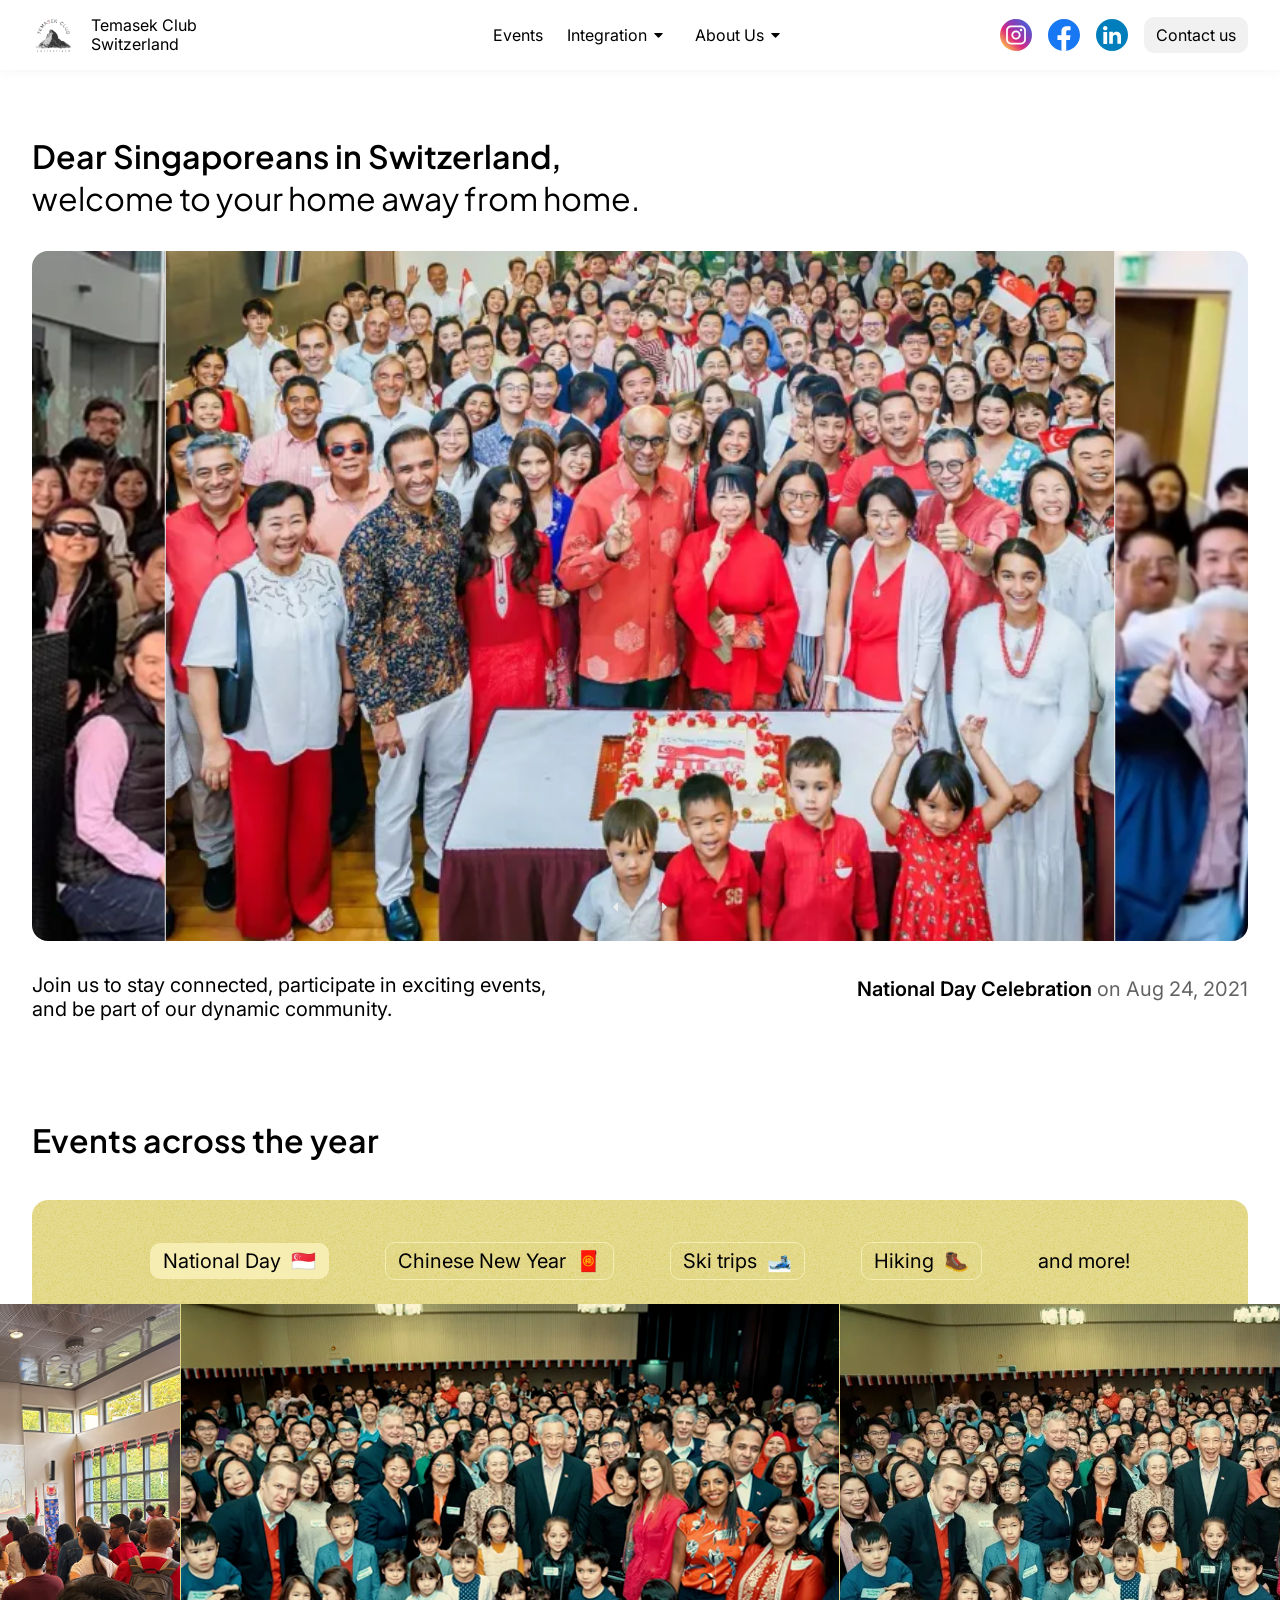
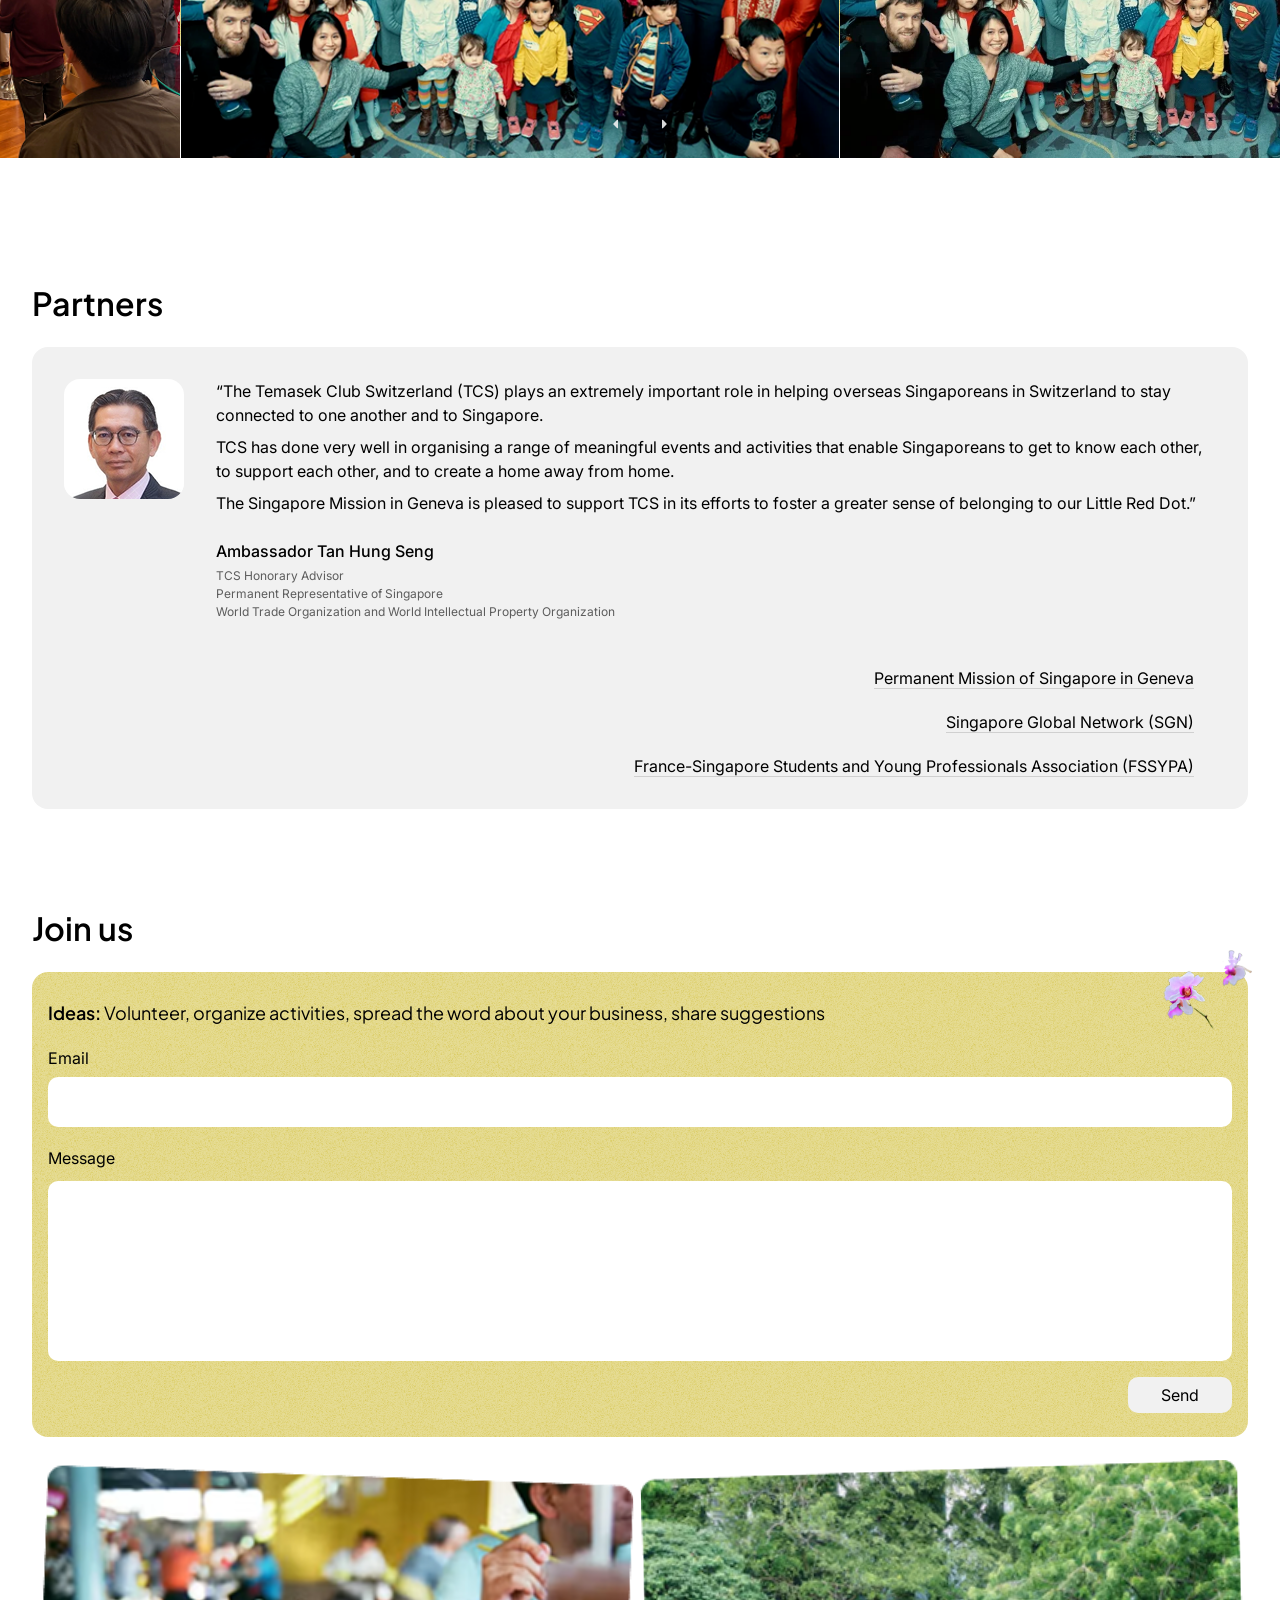
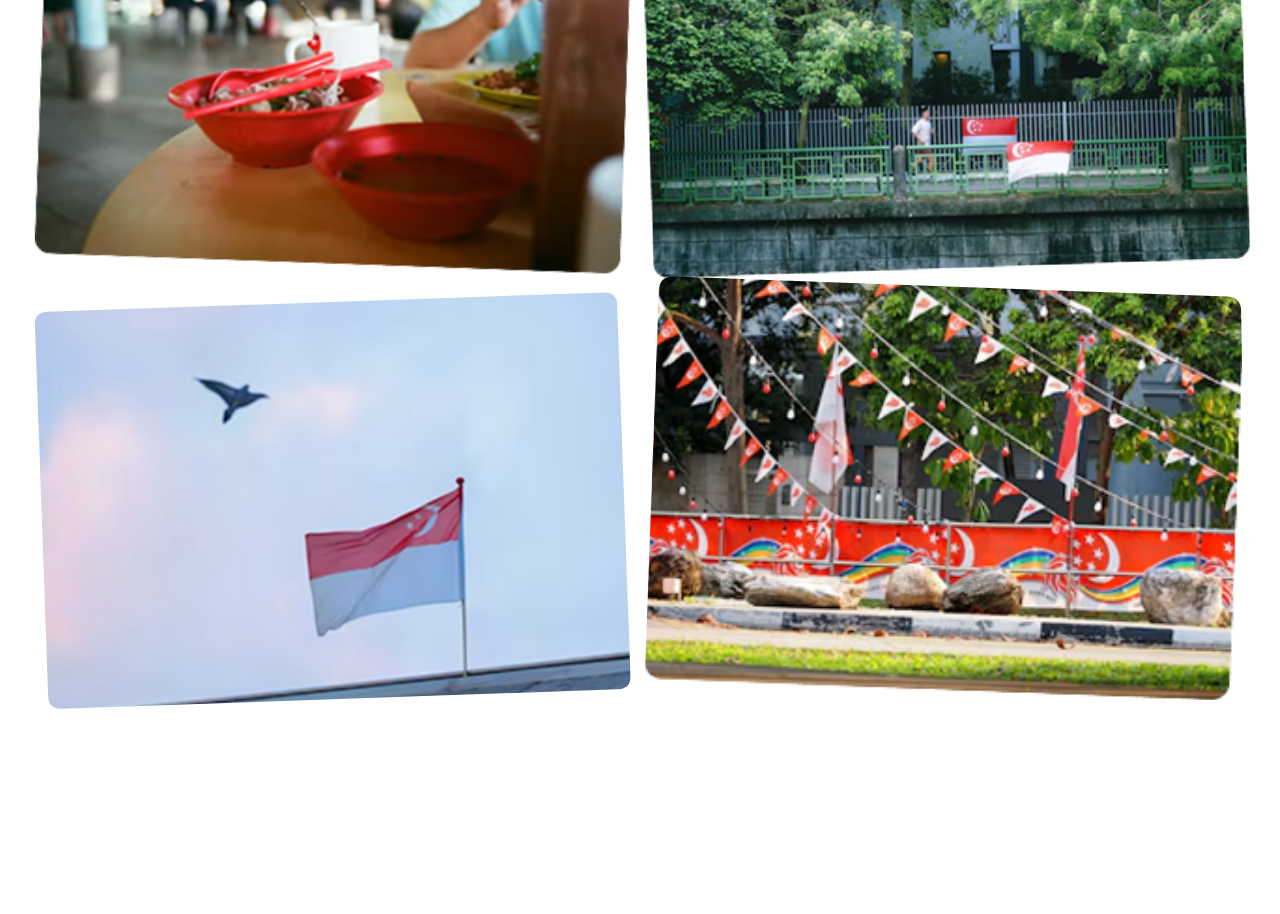
==== index.html @ 3aac31d8 "Add files via upload" ====
<!doctype html>
<html lang="en">
<head>
  <meta charset="utf-8">
  <meta name="viewport" content="width=device-width, initial-scale=1">
  <title>Temasek Club Switzerland</title>
  <meta name="description" content="Temasek Club Switzerland: the community for Singaporeans in Switzerland. Events, team, sponsors and ways to get involved.">
  <link rel="icon" href="assets/logo.webp" type="image/webp">
  <link rel="preconnect" href="https://fonts.googleapis.com">
  <link rel="preconnect" href="https://fonts.gstatic.com" crossorigin>
  <link href="https://fonts.googleapis.com/css2?family=Inter:wght@400;500;600&family=Plus+Jakarta+Sans:wght@400;500;600&display=swap" rel="stylesheet">
  <script src="config.js?v=20261193"></script>
  <script src="content-loader.js?v=20261193"></script>
  <link rel="stylesheet" href="styles.css?v=20261193">
</head>
<body data-page="home">
  <div class="page">
  <svg width="0" height="0" style="position:absolute" aria-hidden="true" focusable="false">
    <defs>
      <clipPath id="clip-flag" clipPathUnits="objectBoundingBox"><path d="M0.0083,0.2591 Q0.0077,0.2428 0.0291,0.2424 L0.9508,0.2259 Q0.9722,0.2255 0.9727,0.2418 L0.9877,0.7090 Q0.9882,0.7253 0.9668,0.7256 L0.0452,0.7421 Q0.0238,0.7425 0.0233,0.7263 Z"/></clipPath>
      <clipPath id="clip-bunting-d" clipPathUnits="objectBoundingBox"><path d="M0.0286,0.0781 Q0.0295,0.0493 0.0542,0.0504 L0.9690,0.0886 Q0.9937,0.0896 0.9928,0.1184 L1,1 L0,1 Z"/></clipPath>
      <clipPath id="clip-bunting-m" clipPathUnits="objectBoundingBox"><path d="M0.0244,0.2139 Q0.0253,0.1852 0.0500,0.1862 L0.9647,0.2244 Q0.9895,0.2255 0.9886,0.2542 L1,1 L0,1 Z"/></clipPath>
    </defs>
  </svg>


    <!-- Header (node 0:7) -->
    <header class="header">
      <a class="brand" href="index.html">
        <img class="brand__logo" src="assets/logo.webp" alt="">
        <span class="brand__name">Temasek Club<br>Switzerland</span>
      </a>

      <div class="header__sheet" id="header-sheet">
      <nav class="nav" aria-label="Main">
        <a class="nav__link" href="events.html">Events</a>
        <button class="nav__link nav__trigger" type="button" data-menu="integration" aria-expanded="false" aria-controls="menu-integration">Integration <img src="assets/chevron.svg" alt=""></button>
        <a class="nav__link nav__trigger" href="about.html" data-menu="about" aria-expanded="false" aria-controls="menu-about">About Us <img src="assets/chevron.svg" alt=""></a>
      </nav>

      <!-- Expanding menu panels -->
      <div class="menu" id="menu-integration" data-menu="integration">
        <div class="menu__inner">
          <ul class="menu__options">
            <li><a href="life-in-switzerland.html">Life in Switzerland</a></li>
            <li><a href="local-businesses.html">Local Businesses</a></li>
          </ul>
        </div>
      </div>
      <div class="menu" id="menu-about" data-menu="about">
        <div class="menu__inner">
          <ul class="menu__options">
            <li><a href="team.html">Team</a></li>
            <li><a href="sponsors.html">Sponsors</a></li>
            <li><a href="agm.html">Annual General Meeting Docs</a></li>
          </ul>
        </div>
      </div>
      <div class="menu-overlay" aria-hidden="true"></div>
        <!-- mobile only: social links and the contact button live in the menu sheet -->
        <div class="sheet__socials">
          <a href="https://www.instagram.com/temasekclubswitzerland/" aria-label="Instagram" target="_blank" rel="noopener"><img src="assets/icon-instagram.svg" alt=""></a>
          <a href="https://www.facebook.com/groups/TemasekClubSwitzerland" aria-label="Facebook" target="_blank" rel="noopener"><img src="assets/icon-facebook.svg" alt=""></a>
          <a href="https://www.linkedin.com/company/temasek-club-switzerland/" aria-label="LinkedIn" target="_blank" rel="noopener"><img src="assets/icon-linkedin.svg" alt=""></a>
        </div>
        <a class="btn sheet__cta" href="#join">Contact us</a>
      </div>

      <div class="header__right">
        <div class="socials">
          <a href="https://www.instagram.com/temasekclubswitzerland/" aria-label="Instagram" target="_blank" rel="noopener" aria-describedby="tip-instagram"><img src="assets/icon-instagram.svg" alt=""><span class="tip" role="tooltip" id="tip-instagram">Event highlights, behind-the-scenes content, and stories</span></a>
          <a href="https://www.facebook.com/groups/TemasekClubSwitzerland" aria-label="Facebook" target="_blank" rel="noopener" aria-describedby="tip-facebook"><img src="assets/icon-facebook.svg" alt=""><span class="tip" role="tooltip" id="tip-facebook">Event updates, community news, and announcements</span></a>
          <a href="https://www.linkedin.com/company/temasek-club-switzerland/" aria-label="LinkedIn" target="_blank" rel="noopener" aria-describedby="tip-linkedin"><img src="assets/icon-linkedin.svg" alt=""><span class="tip" role="tooltip" id="tip-linkedin">Professional networking opportunities, career-related news, and initiative updates</span></a>
        </div>
        <a class="btn" href="#join">Contact us</a>
        <div class="hop" aria-hidden="true"><img class="hop__flag hop__sg" src="assets/flag-sg.svg" alt=""><img class="hop__flag hop__ch" src="assets/flag-ch.svg" alt=""></div>
        <button class="nav__toggle" type="button" aria-label="Menu" aria-expanded="false" aria-controls="header-sheet"><span></span><span></span></button>
      </div>
    </header>

    <main class="main">

      <!-- Hero (node 0:46) -->
      <section class="hero">
        <h1 class="hero__title">
          <strong>Dear Singaporeans in Switzerland,</strong><br>
          welcome to your home away from home.
        </h1>

        <div class="carousel" data-tcs tabindex="0" role="region" aria-roledescription="carousel" aria-label="Community photos"
             data-images="assets/hero-1.webp,assets/hero-4.webp,assets/hero-5.webp,assets/hero-6.webp"
             data-captions='[{"title": "National Day Celebration", "date": "on Aug 24, 2021"}, {"title": "National Day Lunch", "date": "on Aug 12, 2023"}, {"title": "Community Dinner", "date": "on Nov 9, 2024"}, {"title": "Community Meet-up", "date": "on Mar 15, 2025"}]'>
          <div class="carousel__stage"></div>
          <div class="carousel__dots" role="tablist" aria-label="Choose photo"></div>
          <div class="carousel__controls"><button class="ctrl" type="button" data-dir="-1" aria-label="Previous photo"><span class="caret" aria-hidden="true"></span></button><button class="ctrl" type="button" data-dir="1" aria-label="Next photo"><span class="caret" aria-hidden="true"></span></button></div>
        </div>

        <div class="hero__caption">
          <p class="hero__lead">Join us to stay connected, participate in exciting&nbsp;events,<br class="hero__break"> and be part of our dynamic community.</p>
          <p class="hero__photo-caption" data-tcs aria-live="polite"><strong>National Day Celebration</strong> on Aug 24, 2021</p>
        </div>
      </section>

      <!-- Events (node 0:59) -->
      <section class="events" id="events">
        <h2 class="section-title">Events across the year</h2>

        <div class="events__panel" data-tcs>
          <div class="chips" role="tablist" aria-label="Event types">
            <button class="chip chip--active" role="tab" type="button" data-event="national-day" aria-selected="true">National Day&nbsp; 🇸🇬</button>
            <button class="chip" role="tab" type="button" data-event="cny" aria-selected="false">Chinese New Year&nbsp; 🧧</button>
            <button class="chip" role="tab" type="button" data-event="ski" aria-selected="false">Ski trips&nbsp; 🎿</button>
            <button class="chip" role="tab" type="button" data-event="hiking" aria-selected="false">Hiking&nbsp; 🥾</button>
            <span class="chips__more">and more!</span>
          </div>

          <!-- strip of photos: slides to the left as the page is scrolled down (events-scroll.js) -->
          <div class="events__images" tabindex="0" aria-label="Event photos" role="tabpanel">
            <img class="events__img-portrait" src="assets/events-strip-1.png" alt="">
            <img class="events__img-wide" src="assets/events-strip-2.png" alt="">
            <img class="events__img-wide" src="assets/hero-5.webp" alt="">
            <img class="events__img-wide" src="assets/hero-6.webp" alt="">
          </div>
          <div class="strip-controls"><button class="ctrl" type="button" data-dir="-1" aria-label="Previous photos"><span class="caret" aria-hidden="true"></span></button><button class="ctrl" type="button" data-dir="1" aria-label="Next photos"><span class="caret" aria-hidden="true"></span></button></div>
          <template id="photos-cny">
            <img class="events__img-portrait" src="assets/placeholder-cny-1.svg" alt="">
            <img class="events__img-wide" src="assets/placeholder-cny-2.svg" alt="">
            <img class="events__img-wide" src="assets/placeholder-cny-3.svg" alt="">
            <img class="events__img-wide" src="assets/placeholder-cny-4.svg" alt="">
          </template>
          <template id="photos-ski">
            <img class="events__img-portrait" src="assets/placeholder-ski-1.svg" alt="">
            <img class="events__img-wide" src="assets/placeholder-ski-2.svg" alt="">
            <img class="events__img-wide" src="assets/placeholder-ski-3.svg" alt="">
            <img class="events__img-wide" src="assets/placeholder-ski-4.svg" alt="">
          </template>
          <template id="photos-hiking">
            <img class="events__img-portrait" src="assets/placeholder-hiking-1.svg" alt="">
            <img class="events__img-wide" src="assets/placeholder-hiking-2.svg" alt="">
            <img class="events__img-wide" src="assets/placeholder-hiking-3.svg" alt="">
            <img class="events__img-wide" src="assets/placeholder-hiking-4.svg" alt="">
          </template>
        </div>
      </section>

      <!-- Partners (node 0:79) -->
      <section class="partners">
        <h2 class="section-title">Partners</h2>

        <div class="partners__card" data-tcs>
          <div class="partners__quote">
            <img class="partners__avatar" src="assets/ambassador.png" alt="Ambassador Tan Hung Seng">
            <div class="partners__text">
              <div class="partners__body">
                <p>“The Temasek Club Switzerland (TCS) plays an extremely important role in helping overseas Singaporeans in Switzerland to stay connected to one another and to Singapore.</p>
                <p>TCS has done very well in organising a range of meaningful events and activities that enable Singaporeans to get to know each other, to support each other, and to create a home away from home.</p>
                <p>The Singapore Mission in Geneva is pleased to support TCS in its efforts to foster a greater sense of belonging to our Little Red Dot.”</p>
              </div>
              <div class="partners__author">
                <p class="partners__name">Ambassador Tan Hung Seng</p>
                <p class="partners__role">TCS Honorary Advisor<br>Permanent Representative of Singapore<br>World Trade Organization and World Intellectual Property Organization</p>
              </div>
            </div>
          </div>


          <ul class="partners__links">
            <li><a href="https://www.mfa.gov.sg/overseas-mission/geneva-wto" target="_blank" rel="noopener">Permanent Mission of Singapore in Geneva</a><span class="arrow" aria-hidden="true">↗</span></li>
            <li><a href="https://singaporeglobalnetwork.gov.sg/" target="_blank" rel="noopener">Singapore Global Network (SGN)</a><span class="arrow" aria-hidden="true">↗</span></li>
            <li><a href="https://www.facebook.com/groups/FSSYPA" target="_blank" rel="noopener">France-Singapore Students and Young Professionals Association (FSSYPA)</a><span class="arrow" aria-hidden="true">↗</span></li>
          </ul>
        </div>
      </section>
    </main>

    <!-- Join us (node 0:106) -->
    <section class="join" id="join">
      <div class="join__inner">

        <!-- photo collage sits below the panel (first in layer order) -->
        <div class="collage" aria-hidden="true">
          <div class="collage__item collage__item--12"><img src="assets/collage-9.png" alt=""></div>
          <div class="collage__item collage__item--10"><img src="assets/collage-8.png" alt=""></div>
          <div class="collage__item collage__item--8"><img src="assets/collage-12.png" alt=""></div>
          <div class="collage__item collage__item--9"><img src="assets/collage-10.png" alt=""></div>
        </div>

        <h2 class="section-title join__title">Join us</h2>

        <form class="join__panel" action="#" method="post">
          <p class="join__ideas" data-tcs><strong>Ideas:</strong> Volunteer, organize activities, spread the word about your business, share suggestions</p>

          <div class="join__fields">
            <label class="field">
              <span>Email</span>
              <input type="email" name="email" required>
            </label>
            <label class="field field--message">
              <span>Message</span>
              <textarea name="message" required></textarea>
            </label>
          </div>

          <button class="btn join__send" type="submit">Send</button>

          <div class="join__orchid"><img src="assets/orchid.png" alt=""></div>
        </form>
      </div>
    </section>

  </div>
  <script src="carousel.js?v=20261193"></script>
  <script src="hero-caption.js?v=20261193"></script>
  <script src="nav.js?v=20261193"></script>
  <script src="button-wave.js?v=20261193"></script>
  <script src="events-scroll.js?v=20261193"></script>
  <script src="events-tabs.js?v=20261193"></script>
  <script src="form.js?v=20261193"></script>
  <script src="content-render.js?v=20261193"></script>
</body>
</html>
---- styles.css ----
/* Temasek Club Switzerland — Home
   Built from Figma frame "Home" (1440px wide). */

:root {
  --color-text: #000;
  /* secondary text: black at 62% so it stays readable on white, grey and yellow (about 5:1 or better) */
  --color-text-secondary: rgba(0, 0, 0, 0.62);
  --color-bg: #fff;
  --color-surface: #f1f1f1;
  --color-yellow: #e6dc94;
  --color-yellow-light: #f5edb2;

  --radius-sm: 10px;
  --lead-trim: 40px;   /* how much of the gap under the header is removed: 100px becomes 60px (32px of 64px on phones) */
  --radius-md: 16px; /* cards, panels and large photos */
  --radius-lg: 20px;

  --font: "Inter", system-ui, -apple-system, "Segoe UI", sans-serif;
  --font-title: "Plus Jakarta Sans", "Inter", system-ui, -apple-system, "Segoe UI", sans-serif;
  --noise-size: 134px;
}

*,
*::before,
*::after { box-sizing: border-box; }

html { -webkit-text-size-adjust: 100%; scroll-behavior: smooth; }
@media (prefers-reduced-motion: reduce) { html { scroll-behavior: auto; } }

body {
  margin: 0;
  background: var(--color-bg);
  color: var(--color-text);
  font-family: var(--font);
  font-size: 16px;
  font-weight: 400;
  /* Figma's "auto" line height for Inter rounds to 19px at 16px, 24px at 20px, 39px at 32px */
  line-height: 19px;
  overflow-x: hidden;
}

h1, h2, h3, h4, p, ul { margin: 0; padding: 0; }
h1, h2, h3, h4 { font-family: var(--font-title); }
ul { list-style: none; }
a { color: inherit; text-decoration: none; }
img { display: block; }
strong { font-weight: 600; }

/* ---------- Layout shell ---------- */

.page {
  max-width: 1440px;
  margin: 0 auto;
  padding: 0 32px 100px;
  display: flex;
  flex-direction: column;
  gap: 100px;
}

.main {
  width: 1248px;
  max-width: 100%;
  margin: calc(var(--lead-trim) * -1) auto 0;   /* pulls the page's first heading up closer to the header (the page gap is 100px) */
  display: flex;
  flex-direction: column;
  gap: 100px;
}

.section-title {
  font-size: 32px;
  font-weight: 600;
  line-height: 39px;
  white-space: nowrap;
}

/* ---------- Shared bits ---------- */

.btn {
  display: inline-flex;
  align-items: center;
  justify-content: center;
  height: 36px; /* one height for every button */
  padding: 0 12px;
  background: var(--color-surface);
  border: 0;
  border-radius: var(--radius-sm);
  color: inherit;
  font: inherit;
  white-space: nowrap;
  cursor: pointer;
}
.btn:hover { background: #e6e6e6; }

/* Yellow panel with the overlay-blended noise texture */
.noise-panel { position: relative; }
.noise-panel::before,
.noise-panel::after {
  content: "";
  position: absolute;
  inset: 0;
  border-radius: var(--radius-md);
  pointer-events: none;
}
.noise-panel::before { background: var(--color-yellow); }
.noise-panel::after {
  background: url("assets/noise.png") top left / var(--noise-size) var(--noise-size);
  mix-blend-mode: overlay;
  opacity: 0.5;
}
.noise-panel > * { position: relative; z-index: 1; }

/* ---------- Header ---------- */

/* Sticky top bar: white, full-bleed, with a soft shadow (same treatment as ivo.ai's navbar) */
.header {
  position: sticky;
  top: 0;
  z-index: 100;
  display: flex;
  align-items: center;
  justify-content: space-between;
  width: 100%;
  height: 70px;
  margin-bottom: 5px;
}
.header::before {
  content: "";
  position: absolute;
  z-index: -1;
  top: 0;
  bottom: 0;
  left: 50%;
  width: 100vw;
  transform: translateX(-50%);
  background: var(--color-bg);
  box-shadow: 0 0 11px rgba(111, 96, 85, 0.08);
}

.brand {
  display: flex;
  align-items: center;
  gap: 16px;
}
.brand__logo {
  width: 43px;
  height: 43px;
  object-fit: cover;
}
.brand__name { white-space: nowrap; }

.nav {
  position: absolute;
  left: 50%;
  top: 50%;
  transform: translate(-50%, -50%);
  display: flex;
  align-items: center;
  gap: 24px;
}
/* hover fills the item with a soft pill; negative margins keep the original spacing */
.nav__link {
  display: inline-flex;
  align-items: center;
  height: 36px; /* same height for Events, Integration, About Us and Contact us */
  margin: 0 -12px;
  padding: 0 12px;
  border: 0;
  border-radius: var(--radius-sm);
  background: transparent;
  color: inherit;
  font: inherit;
  white-space: nowrap;
  cursor: pointer;
  transition: background 0.2s;
}
.nav__link:hover,
.header[data-open="integration"] [data-menu="integration"].nav__trigger,
.header[data-open="about"] [data-menu="about"].nav__trigger { background: var(--color-surface); }
/* chevron half turn: 0.4s, ease-out opening and ease-in closing (the same easing as the contact tooltip letters) */
.nav__link img { width: 24px; height: 24px; transition: transform 0.4s ease-in; }
.nav__trigger:hover img,
.nav__trigger[aria-expanded="true"] img { transform: rotate(180deg); transition: transform 0.4s ease-out; }
.nav__link:focus-visible { outline: 2px solid #000; outline-offset: 2px; }

/* expanding panel: the header grows downward, the page behind is dimmed */
.menu {
  position: absolute;
  z-index: 1;
  top: 100%;
  left: 50%;
  width: 100vw;
  transform: translate(-50%, -8px);
  padding: 16px 0;
  background: var(--color-bg);
  box-shadow: 0 12px 24px rgba(111, 96, 85, 0.08);
  opacity: 0;
  visibility: hidden;
  transition: opacity 0.2s, transform 0.2s, visibility 0s 0.2s;
}
.header[data-open="integration"] #menu-integration,
.header[data-open="about"] #menu-about {
  opacity: 1;
  visibility: visible;
  transform: translate(-50%, 0);
  transition: opacity 0.2s, transform 0.2s;
}
.menu__inner {
  /* --menu-x is set by nav.js so the options line up under their parent item */
  padding-left: var(--menu-x, 0px);
  display: flex;
  flex-direction: column;
  align-items: flex-start;
}
.menu__options { display: flex; flex-direction: column; align-items: flex-start; gap: 4px; }
.menu__options a {
  display: flex;
  align-items: center;
  height: 36px;
  padding: 0 16px;
  border-radius: var(--radius-sm);
  transition: background 0.15s;
}
.menu__options a:hover,
.menu__options a:focus-visible { background: var(--color-surface); }

.menu-overlay {
  position: fixed;
  z-index: -2;
  inset: 0;
  background: rgba(0, 0, 0, 0.25);
  backdrop-filter: blur(3px);
  opacity: 0;
  visibility: hidden;
  pointer-events: none;
  transition: opacity 0.2s, visibility 0s 0.2s;
}
.header[data-open] .menu-overlay { opacity: 1; visibility: visible; transition: opacity 0.2s; }
.header__right {
  display: flex;
  align-items: center;
  gap: 16px;
}
.socials {
  display: flex;
  align-items: center;
  gap: 16px;
}
.socials a { position: relative; display: block; }
.header__right .btn { height: 36px; padding: 0 12px; }
.socials img { width: 32px; height: 32px; }

/* ---------- Hero ---------- */

.hero {
  display: flex;
  flex-direction: column;
  gap: 32px;
}
.hero__title {
  font-size: 32px;
  font-weight: 400;
  line-height: 42px;
  white-space: nowrap;
}

/* Photo carousel: centre photo with neighbours peeking in at the edges;
   windows are clipped with a polygon whose edges bow while dragging (see carousel.js) */
.carousel {
  position: relative;
  height: 690px;
  border-radius: var(--radius-md);
  overflow: hidden;
  isolation: isolate; /* keep the slides' z-index inside the carousel, below the header */
  background: var(--color-surface);
  cursor: grab;
  touch-action: pan-y;
  user-select: none;
  -webkit-user-select: none;
}
.carousel.is-dragging { cursor: grabbing; }
.carousel__stage { position: absolute; inset: 0; }
.carousel__slide {
  position: absolute;
  inset: 0;
  will-change: clip-path;
}
.carousel__slide img {
  position: absolute;
  top: 0;
  height: 100%;
  max-width: none;
  object-fit: cover;
  pointer-events: none;
  -webkit-user-drag: none;
}
.carousel__dots {
  position: absolute;
  right: 20px;
  top: 50%;
  transform: translateY(-50%);
  z-index: 2;
  display: flex;
  flex-direction: column;
  gap: 10px;
}
.carousel__dot {
  width: 6px;
  height: 6px;
  padding: 0;
  border: 0;
  border-radius: 50%;
  background: #fff;
  opacity: 0.5;
  cursor: pointer;
  transition: opacity 0.3s, transform 0.3s;
}
.carousel__dot[aria-selected="true"] { opacity: 1; transform: scale(1.4); }

.hero__caption {
  display: flex;
  align-items: flex-start;
  gap: 180px; /* narrower gap = a wider intro, so "exciting events," fits on one line */
}
.hero__lead {
  flex: 1 0 0;
  min-width: 0;
  font-size: 20px;
  line-height: 24px;
}
.hero__photo-caption {
  /* fixed width so the "Join us to stay connected…" text beside it keeps the same width
     whichever caption is showing (the longest caption is about 400px) */
  flex: 0 0 420px;
  text-align: right;
  padding-top: 4px;
  font-size: 20px;
  line-height: 24px;
}

/* ---------- Events ---------- */

.events {
  width: 1242px;
  max-width: 100%;
  display: flex;
  flex-direction: column;
  gap: 40px;
}

.events__panel {
  position: relative;
  display: flex;
  flex-direction: column;
  align-items: center;
  gap: 24px;
  padding: 42px 62px;
}
/* The yellow background is only 446px tall; the photos run past its bottom edge */
.events__panel::before,
.events__panel::after {
  content: "";
  position: absolute;
  top: 0;
  left: 0;
  right: 0;
  height: 446px;
  border-radius: var(--radius-md);
  pointer-events: none;
}
.events__panel::before { background: var(--color-yellow); }
.events__panel::after {
  background: url("assets/noise.png") top left / var(--noise-size) var(--noise-size);
  mix-blend-mode: overlay;
  opacity: 0.5;
}
.events__panel > * { position: relative; z-index: 1; }

.chips {
  display: flex;
  align-items: center;
  gap: 56px;
}
.chip {
  height: 38px; /* fixed: the emoji fallback font would otherwise inflate the line box */
  padding: 6px 12px;
  border: 1px solid var(--color-yellow-light);
  border-radius: var(--radius-sm);
  font-size: 20px;
  line-height: 24px;
  white-space: pre;
}
.chip--active {
  background: var(--color-yellow-light);
  border-color: transparent;
  /* active chip has no border in the design, so it is 2px shorter */
  height: 36px;
  padding: 5px 12px;
  margin: 1px 0;
}
.chips__more { font-size: 20px; line-height: 24px; white-space: nowrap; }

/* photo strip: scrolls sideways by itself as the page scrolls (events-scroll.js), and can also be swiped */
.events__images {
  display: flex;
  align-items: center;
  gap: 1px;                       /* hairline gaps, like the hero carousel */
  position: relative;
  width: var(--window-width, 100vw); /* edge to edge of the browser window; the panel centres it, so it overflows evenly both ways */
  max-width: none;
  flex: none;
  overflow-x: auto;
  scrollbar-width: none;
  border-radius: 0;               /* square corners: the photos run straight off both edges of the window */
}
.events__images::-webkit-scrollbar { display: none; }
.events__images img {
  flex: none;
  height: 454px;
  object-fit: cover;
  border-radius: 0;
}
.events__img-portrait { width: 340px; }
.events__img-wide { width: 658px; }

/* ---------- Partners ---------- */

.partners {
  display: flex;
  align-items: flex-start;
  gap: 147px /* 134px title + 147px = 281px, the same left edge as the Join us panel */;
}
.partners .section-title { flex: none; width: 134px; }

.partners__card {
  flex: 0 0 967px;
  width: 967px;
  display: flex;
  flex-direction: column;
  gap: 48px;
  padding: 32px;
  background: var(--color-surface);
  border-radius: var(--radius-md);
}

.partners__quote {
  display: flex;
  align-items: flex-start;
  gap: 32px;
}
.partners__avatar {
  flex: none;
  width: 120px;
  height: 120px;
  box-sizing: border-box;
  padding-top: 8px;             /* white space above his head (the photo's own background is white) */
  background: #fff;
  object-fit: cover;           /* fills the full width, so the suit runs to both edges; the extra top space costs a little of the bottom */
  object-position: 50% 0;
  border-radius: var(--radius-md);
}
.partners__text {
  width: 721px;
  display: flex;
  flex-direction: column;
  justify-content: center;
  gap: 24px;
}
.partners__body {
  display: flex;
  flex-direction: column;
  gap: 8px;
  line-height: 1.5;
}
.partners__author {
  display: flex;
  flex-direction: column;
  gap: 4px;
}
.partners__name { font-weight: 500; line-height: 1.5; }
.partners__role { font-size: 12px; line-height: 1.5; }

.partners__links {
  display: flex;
  flex-direction: column;
  align-items: flex-end;
  gap: 24px;
}
.partners__links li {
  display: flex;
  align-items: center;
  gap: 6px;
}
/* soft underline that slowly fades out on hover (same as the SOCIOTYPE link on sociodesign.co.uk) */
.partners__links a {
  white-space: nowrap;
  border-bottom: 1px solid rgba(153, 153, 153, 0.38);
  transition: color 1s, border-color 1s;
}
.partners__links a:hover { border-color: transparent; }
.partners__links a:hover,
.partners__links a:focus-visible { border-color: transparent; }
/* the arrow is hidden until hover and fades in at the same speed as the hero caption letters (0.55s, ease-out) */
.partners__links .arrow {
  opacity: 0;
  transform: translateX(-4px);
  transition: opacity 0.55s ease-out, transform 0.55s ease-out;
}
.partners__links li:has(a:hover) .arrow,
.partners__links li:has(a:focus-visible) .arrow {
  opacity: 1;
  transform: none;
}
.arrow {
  display: flex;
  align-items: center;
  justify-content: center;
  width: 16px;
  height: 19px; /* same as the link text's line height, so it centres on the text */
  font-size: 19px;
  line-height: 1;
}

/* ---------- Join us ---------- */

/* "Contact us" scrolls here: leave room for the sticky 70px header so "Join us" stays visible */
.join { padding: 0 64px; scroll-margin-top: 118px; }

.join__inner {
  position: relative;
  width: 1248px;
  max-width: 100%;
  height: 856.22px;
}

.join__title {
  position: absolute;
  left: 0;
  top: 0;
}

/* collage: positions are the Figma offsets inside the group (which starts 364px down) */
.collage {
  position: absolute;
  left: 0;
  top: 364px;
  width: 0;
  height: 0;
}
.collage__item {
  position: absolute;
  display: flex;
  align-items: center;
  justify-content: center;
}
/* the collage PNGs are exported from Figma already rotated, with transparent corners,
   so each one simply fills its bounding box */
.collage__item > img { width: 100%; height: 100%; }
.collage__item--12 { left: 951.34px; top: 181.6px;  width: 381.95px; height: 264.01px; }
.collage__item--10 { left: 629px;    top: 182px;    width: 404.44px; height: 273.7px; }
.collage__item--8  { left: 0;        top: 0;        width: 374.44px; height: 492.22px; }
.collage__item--9  { left: 358.4px;  top: 192.27px; width: 323.41px; height: 278.67px; }

.join__panel {
  position: absolute;
  left: 281px;
  top: 0;
  width: 967px;
  height: 580px;
}
.join__panel::before,
.join__panel::after {
  content: "";
  position: absolute;
  inset: 0;
  border-radius: var(--radius-md);
  pointer-events: none;
}
.join__panel::before { background: var(--color-yellow); }
.join__panel::after {
  background: url("assets/noise.png") top left / var(--noise-size) var(--noise-size);
  mix-blend-mode: overlay;
  opacity: 0.5;
}
.join__panel > * { position: absolute; z-index: 1; }

.join__ideas {
  font-family: var(--font-title); /* same typeface as the "Join us" title */
  left: 56px;
  top: 39px;
  font-size: 20px;
  line-height: 24px;
  white-space: nowrap;
}

.join__fields {
  left: 56px;
  top: 104px;   /* more space under the card's first line (was 86px) */
  width: 634px;
  display: flex;
  flex-direction: column;
  gap: 22px;
}
.field {
  display: flex;
  flex-direction: column;
  gap: 9px;
}
.field--message { gap: 13px; }
.field input,
.field textarea {
  width: 100%;
  border: 0;
  border-radius: var(--radius-sm);
  background: #fff;
  color: inherit;
  font: inherit;
  padding: 12px 16px;
}
.field input { height: 50px; }
.field textarea { height: 259px; resize: none; }
/* focused field: the border sits right on the field's edge, in the same light yellow as the inactive event chips */
.field input:focus,
.field textarea:focus,
.field input:focus-visible,
.field textarea:focus-visible { outline: 2px solid var(--color-yellow-light); outline-offset: 0; }
/* a soft gold glow around the focused field makes it easier to spot than the pale border alone */
.field input,
.field textarea { transition: box-shadow 0.25s ease; }
.field input:focus,
.field textarea:focus {
  box-shadow:
    0 0 0 3px rgba(196, 178, 79, 0.16),
    0 0 12px 2px rgba(196, 178, 79, 0.28);
}

.join__send {
  right: 277px;   /* 967px card - (56px margin + 634px field) = the right edge of the input fields */
  top: 509px;
  height: 36px; /* same as the header buttons */
  min-width: 104px; /* a roomier target: well over the 24px minimum and close to the 44px recommended size */
  padding: 0 24px;
}

/* orchid.png is exported from Figma already cropped to this 283x251 box */
.join__orchid {
  left: 709px;
  top: 106px;
  width: 283px;
  height: 251px;
  pointer-events: none;
}
.join__orchid img { width: 100%; height: 100%; }
/* hovering "Send" makes the orchid sway: it tilts about the base of its stem */
.join__orchid {
  transform-origin: 62% 85%;
  transition: transform 0.4s ease-in;
}
.join__send:hover ~ .join__orchid,
.join__send:focus-visible ~ .join__orchid {
  transform: rotate(6deg);
  transition: transform 0.4s ease-out;
}
@media (prefers-reduced-motion: reduce) {
  .join__orchid { transition: none; }
}

/* ---------- Events page ---------- */

/* shared: noise overlay used on events cards and the grey panel */
.event-card,
.past__panel { position: relative; }
.event-card::after,
.past__panel::after {
  content: "";
  position: absolute;
  inset: 0;
  border-radius: var(--radius-md);
  background: url("assets/noise.png") top left / var(--noise-size) var(--noise-size);
  mix-blend-mode: overlay;
  opacity: 0.5;
  pointer-events: none;
}
.event-card > *, .past__panel > * { position: relative; z-index: 1; }

.upcoming {
  display: flex;
  align-items: flex-start;
  gap: 27px;
}
.upcoming .section-title { flex: none; }
.upcoming__list {
  flex: 1 0 0;
  min-width: 0;
  display: flex;
  flex-direction: column;
  align-items: flex-end;
  gap: 32px;
  padding-right: 40px;
}

.event-card {
  display: flex;
  align-items: flex-start;
  gap: 18px;
  width: 800px;
  max-width: 100%;
  padding: 24px 40px;
  background: #e4d989;
  border-radius: var(--radius-md);
}
.event-card__main {
  flex: 1 0 0;
  min-width: 0;
  display: flex;
  gap: 16px;
}
.event-card__pin { font-size: 20px; font-weight: 500; line-height: 24px; }
.event-card__row { display: flex; gap: 24px; }
.event-card__date { width: 91px; padding-top: 3px; }
.event-card__text { display: flex; flex-direction: column; gap: 10px; }
.event-card__title { margin: 0; font-size: 20px; font-weight: 500; line-height: 24px; }
.event-card__meta {
  display: flex;
  flex-direction: column;
  justify-content: center;
  gap: 10px;
}
.event-card__meta li { display: flex; align-items: center; gap: 10px; white-space: nowrap; }
.event-card__meta img { width: 24px; height: 24px; flex: none; filter: brightness(0); opacity: 0.62; }   /* black at 62%: the same shade as the "Community" text (--color-text-secondary) */
.event-card__meta span { line-height: 24px; }

/* same 32px as the gap between the upcoming cards (.main normally spaces sections 100px) */
.main--events { gap: 32px; }
.past { display: flex; justify-content: flex-end; width: 1242px; max-width: 100%; }
.past__panel {
  display: flex;
  gap: 24px;
  width: 1114px;
  max-width: 100%;
  padding: 42px 40px;
  background: var(--color-surface);
  border-radius: var(--radius-md);
}
.past__title { flex: 1 0 0; margin: 0; font-size: 20px; font-weight: 400; line-height: 24px; }
.past__body { display: flex; gap: 24px; align-items: flex-start; }

.years { display: flex; flex-direction: column; gap: 24px; }
.year {
  display: inline-flex;
  align-items: center;
  justify-content: center;
  height: 36px;
  padding: 0 9px;
  border: 0;
  border-radius: 8px;
  background: var(--color-surface);
  color: inherit;
  font: inherit;
  cursor: pointer;
}
.year[aria-selected="true"] { background: #fff; }
.year:not([aria-selected="true"]):hover { background: #e6e6e6; }

.past__lists { width: 800px; max-width: 100%; }
.past__list { display: flex; flex-direction: column; gap: 24px; }
.past__list[hidden] { display: none; }
.past-row {
  display: flex;
  align-items: flex-start;
  gap: 24px;
  min-height: 113px;
  padding: 30px 40px;
  background: #fff;
  border-radius: var(--radius-md);
}
.past-row__date { width: 91px; flex: none; padding-top: 3px; white-space: nowrap; }
.past-row__text { flex: 1 0 0; min-width: 0; display: flex; flex-direction: column; gap: 10px; }
.past-row .btn { align-self: center; }
.past-row__title { margin: 0; font-size: 20px; font-weight: 500; line-height: 24px; }
.past-row--empty { min-height: 0; padding: 24px 40px; }

/* ---------- About page ---------- */

.page--about { position: relative; gap: 95px; padding-bottom: 0; overflow: clip; min-height: calc(1603px - var(--lead-trim)); /* Figma frame height: the train photo ends flush with the bottom */ }
.main--about { position: relative; z-index: 1; gap: 48px; }

/* decorative photos sit behind the content, positioned against the 1440px frame */
.about__deco { position: absolute; z-index: 0; pointer-events: none; max-width: none; }
.about__deco--train { left: -270px; top: calc(648px - var(--lead-trim)); width: 764px; height: 955px; object-fit: cover; }
.about__deco--greenhouse { left: 1162px; top: calc(664px - var(--lead-trim)); width: 400px; height: 267px; object-fit: cover; }

.about-intro { display: flex; align-items: flex-start; gap: 24px; }
.about-intro .section-title { flex: 1 0 0; }
.about-intro__text {
  flex: none;
  width: 782px;
  max-width: 100%;
  font-size: 20px;
  line-height: 1.5;
}
.about-intro__text p + p { margin-top: 1.5em; }

.about-panel {
  position: relative;
  align-self: flex-end;
  display: grid;
  grid-template-columns: 1fr 1fr;
  gap: 24px;
  width: 1114px;
  max-width: 100%;
  padding: 42px 40px;
  background: var(--color-surface);
  border-radius: var(--radius-md);
}
.about-panel::after {
  content: "";
  position: absolute;
  inset: 0;
  border-radius: var(--radius-md);
  background: url("assets/noise.png") top left / var(--noise-size) var(--noise-size);
  mix-blend-mode: overlay;
  opacity: 0.5;
  pointer-events: none;
}
.about-panel > * { position: relative; z-index: 1; }

.about-card {
  padding: 24px 40px;
  background: #fff;
  border-radius: var(--radius-md);
  line-height: 1.5;
}
.about-card h2,
.strategy__item h4 { margin: 0; font-weight: 500; }
.about-card h2 { margin-bottom: 10px; font-size: 20px; line-height: 24px; }
.about-card[data-about="vision"],
.about-card[data-about="mission"],
.about-card--strategy { grid-column: 1 / -1; }   /* each card on its own row */
.about-card--strategy > h2 { margin-bottom: 8px; }

.strategy__item { padding: 24px 0; }
.strategy__item:last-child { padding-bottom: 12px; }
.strategy__item h4 { margin-bottom: 10px; font-size: 16px; line-height: 19px; }

/* ---------- Sponsors page ---------- */

.listing { display: flex; align-items: flex-start; gap: 27px; }
.listing .section-title { flex: none; width: 170px; }

/* 27px flex gap + 5px = the 32px gap between the cards; the title keeps its original 27px */
.listing-tabs { flex: none; display: flex; flex-direction: column; gap: 16px; margin-right: 5px; }
.listing-tabs .year { min-width: 76px; text-align: center; }
/* on the white page the selected tab is the filled one (Current by default) */
.listing-tabs .year { background: transparent; }
.listing-tabs .year[aria-selected="true"] { background: var(--color-surface); }
.listing-tabs .year:not([aria-selected="true"]):hover { background: var(--color-surface); }

.listing__panels { flex: 0 1 948px; min-width: 0; max-width: 100%; }
.listing__grid {
  display: grid;
  grid-template-columns: repeat(3, 281px);
  gap: 32px;
}
.listing__grid[hidden] { display: none; }
.listing__empty { grid-column: 1 / -1; padding: 24px 0; }

.listing-card { padding: 24px; display: flex; flex-direction: column; gap: 10px; }
.listing-card__img { width: 240px; height: 238px; margin-bottom: 6px; border-radius: var(--radius-md); object-fit: cover; }
.listing-card__name { margin: 0; font-size: 20px; font-weight: 500; line-height: 24px; }

/* ---------- AGM docs page ---------- */

.about__deco--agm { top: calc(616px - var(--lead-trim)); }

.agm-intro { display: flex; align-items: flex-start; gap: 72px; }
.agm-intro .section-title { flex: none; width: 466px; white-space: normal; }
.agm-intro p { flex: 1 0 0; min-width: 0; font-size: 20px; line-height: 1.5; }

.doc-list {
  position: relative;
  width: 1034px;
  max-width: 100%;
  padding-top: 24px;
  display: flex;
  flex-direction: column;
  align-items: flex-end;
  gap: 24px;
}
/* grey backdrop sits behind the right part of the cards */
.doc-list::before,
.doc-list::after {
  content: "";
  position: absolute;
  top: 0;
  left: 510px;
  width: 734px;
  height: 950px;
  border-radius: var(--radius-md);
  pointer-events: none;
}
.doc-list::before { background: var(--color-surface); }
.doc-list::after {
  background: url("assets/noise.png") top left / var(--noise-size) var(--noise-size);
  mix-blend-mode: overlay;
  opacity: 0.5;
}
.doc-card {
  position: relative;
  z-index: 1;
  width: 689px;
  max-width: 100%;
  padding: 24px 40px;
  background: #fff;
  border: 1px solid rgba(0, 0, 0, 0.1);
  border-radius: var(--radius-md);
}
.doc-card h2 { margin: 0 0 8px; font-size: 20px; font-weight: 500; line-height: 24px; }
.doc-card__row {
  display: flex;
  align-items: center;
  justify-content: space-between;
  gap: 24px;
  padding-top: 16px;
  font-weight: 500;
}
.doc-card__row img { width: 24px; height: 24px; }
.doc-card__row:hover img { opacity: 0.6; }

/* ---------- Life in Switzerland page ---------- */

.life-intro { display: flex; flex-direction: column; gap: 27px; }
.life-intro__text { margin-top: 5px; font-size: 20px; line-height: 1.5; }
.life-photos {
  display: flex;
  gap: 12px;
  height: 581px;
  overflow: hidden;
  border-radius: var(--radius-md);
}
.life-photos__a {
  flex: none;
  width: 842px;
  height: 581px;
  object-fit: cover;
  border-radius: var(--radius-md);
}
/* second photo is shown from its middle, as framed in Figma */
.life-photos__b {
  position: relative;
  flex: none;
  width: 929px;
  height: 581px;
  overflow: hidden;
  border-radius: var(--radius-md);
}
.life-photos__b img { position: absolute; top: 0.15%; left: -49.99%; width: 100%; height: 100%; max-width: none; }

.info { display: flex; flex-direction: column; gap: 40px; }
.info__panel {
  position: relative;
  display: flex;
  flex-direction: column;
  align-items: center;
  gap: 24px;
  width: 1242px;
  max-width: 100%;
  padding: 42px 62px;
  background: var(--color-yellow);
  border-radius: var(--radius-md);
}
.info__panel::after {
  content: "";
  position: absolute;
  inset: 0;
  border-radius: var(--radius-md);
  background: url("assets/noise.png") top left / var(--noise-size) var(--noise-size);
  mix-blend-mode: overlay;
  opacity: 0.5;
  pointer-events: none;
}
.info__panel > * { position: relative; z-index: 1; }
button.chip { background: transparent; color: inherit; font: inherit; font-size: 20px; line-height: 24px; cursor: pointer; }
button.chip.chip--active { background: var(--color-yellow-light); }
.info__list { width: 100%; padding-left: 36px; font-size: 20px; line-height: 1.5; list-style: disc; } /* same size as the intro text above */
.info__list li { margin-bottom: 24px; }
.info__list li:last-child { margin-bottom: 0; }
.info__list li strong { font-weight: 600; }
.info__list[hidden] { display: none; }
.info__list--empty { padding-left: 0; list-style: none; }

/* ---------- Local businesses page ---------- */

.listing--plain .section-title { flex: 1 0 0; width: auto; }
.socials--grey { gap: 16px; }
.socials--grey img { width: 24px; height: 24px; }

/* ---------- Contact icon tooltips ---------- */

.sr-only {
  position: absolute;
  width: 1px;
  height: 1px;
  overflow: hidden;
  clip: rect(0 0 0 0);
  white-space: nowrap;
}
.tip {
  position: absolute;
  z-index: 5;
  top: calc(100% + 14px);
  left: 50%;
  width: max-content;
  max-width: 240px;
  padding: 12px 16px;
  background: var(--color-bg);
  border-radius: var(--radius-sm);
  box-shadow: 0 8px 24px rgba(111, 96, 85, 0.14);
  color: var(--color-text);
  font-size: 14px;
  font-weight: 500;
  line-height: 20px;
  text-align: left;
  opacity: 0;
  visibility: hidden;
  pointer-events: none;
  transform: translate(-50%, -4px);
  transition: opacity 0.2s 0.1s, transform 0.2s, visibility 0s 0.6s;
}
.socials a:hover .tip,
.socials a:focus-visible .tip {
  opacity: 1;
  visibility: visible;
  transform: translate(-50%, 0);
  transition: opacity 0.15s, transform 0.2s;
}
.tip__word { display: inline-block; white-space: nowrap; }
/* letters start slightly tucked in and transparent, then fade in left to right (reverse on leave) */
.tip__char {
  margin-left: -0.035em;
  opacity: 0;
  transition: margin-left 0.3s ease-in, opacity 0.3s ease-in;
  transition-delay: calc((var(--n) - var(--i)) * 6ms);
}
.socials a:hover .tip__char,
.socials a:focus-visible .tip__char {
  margin-left: 0;
  opacity: 1;
  transition: margin-left 0.3s ease-out, opacity 0.3s ease-out;
  transition-delay: calc(var(--i) * 6ms);
}
@media (prefers-reduced-motion: reduce) {
  .tip__char { transition: none !important; margin-left: 0; opacity: 1; }
}

/* ---------- Polaroid cards (Team) ----------
   An instant-photo print kept deliberately understated: a flat warm-white card (no paper grain),
   even margins round the photo with a deeper band at the bottom for the name, a barely-visible
   edge and a very soft lift. Nothing is laid over the photos. */

.listing-card--polaroid {
  position: relative;
  gap: 14px;
  padding: 14px 14px 26px;
  background: #fff;
  border-radius: var(--radius-md);
  box-shadow:
    0 0 0 1px rgba(0, 0, 0, 0.035),
    0 4px 14px rgba(0, 0, 0, 0.05);
}
.listing-card--polaroid > * { position: relative; z-index: 1; }
/* the photo is outlined by a barely-there hairline */
.listing-card--polaroid .listing-card__img {
  width: 100%;
  height: auto;
  aspect-ratio: 240 / 238;
  margin-bottom: 0;
  border-radius: 4px;
  box-shadow: 0 0 0 1px rgba(0, 0, 0, 0.05);
}
.listing-card--polaroid .listing-card__name,
.listing-card--polaroid p { padding: 0 6px; }
.listing-card--polaroid .listing-card__name { margin-top: 6px; }

/* ---------- Custom cursor: ang ku kueh on a leaf (switched off for now) ----------
   To turn it back on, uncomment the two rules below. The artwork is assets/cursor-ang-ku-kueh.svg.

:root { --cursor: url("assets/cursor-ang-ku-kueh.svg") 20 10, auto; }
html, body, a, button, summary, .btn, .year, .chip, .nav__link { cursor: var(--cursor); }
*/

/* Sponsors: the logos start level with the top of the Current / Past buttons */
.listing-card--flush-top { padding-top: 0; }

/* sponsor descriptions stay on one line */
.listing-card--flush-top p { overflow: hidden; white-space: nowrap; text-overflow: ellipsis; }

/* =====================================================================
   Responsive
   - up to 1300px: small fixes so nothing overflows on laptops
   - up to 960px: tablet and mobile layout (menu becomes a burger sheet, rows stack)
   - up to 600px: phone typography and spacing
   ===================================================================== */

/* the sheet only exists as a box on small screens; on desktop its children behave as before */
.header__sheet { display: contents; }
.nav__toggle,
.sheet__socials,
.sheet__cta { display: none; }

@media (max-width: 1300px) {
  .partners__card { flex: 0 1 967px; min-width: 0; }
  .partners__text { width: auto; flex: 1; min-width: 0; }
  /* the Join us panel goes full width here, so the partners card does too and both keep one left edge */
  .partners { flex-direction: column; gap: 24px; }
  .partners .section-title { width: auto; }
  .partners__card { flex: none; width: 100%; }

  /* the Join us photo collage and form are drawn at a fixed 1248px, so stack them below this width */
  /* ----- Join us (every page): the form first, the photo collage under it ----- */
  .join { padding: 0; }
  .join__inner { display: flex; flex-direction: column; gap: 24px; width: 100%; height: auto; }
  .join__title { position: static; order: 1; }
  .join__panel {
    position: relative;
    order: 2;
    left: auto;
    top: auto;
    width: 100%;
    height: auto;
    display: flex;
    flex-direction: column;
    gap: 16px;
    padding: 28px 16px 24px;
  }
  .join__panel > * { position: relative; left: auto; right: auto; top: auto; }
  .join__ideas { white-space: normal; font-size: 18px; line-height: 1.4; padding-right: 72px; margin-bottom: 8px; }
  .join__fields { width: 100%; }
  .field textarea { height: 180px; }
  .join__send { align-self: flex-end; }
  .join__panel > .join__orchid { position: absolute; top: -28px; right: -4px; left: auto; width: 110px; height: 98px; }
  .collage {
    position: relative;
    order: 3;
    left: auto;
    top: auto;
    width: auto;
    height: auto;
    display: grid;
    grid-template-columns: 1fr 1fr;
    gap: 8px;
    align-items: center;
  }
  .collage__item { position: relative; left: auto !important; top: auto !important; width: auto !important; height: auto !important; }
  .collage__item > img { width: 100%; height: auto; }
  /* the four photos were exported with different tilts (-1.3, +2.1, -1.0, +3.0 degrees), so each gets a small extra turn
     to settle on alternating -2 / +2 degrees; the flag and bunting photos are also cropped (slanted windows in index.html) */
  .collage__item--8 > img { clip-path: url(#clip-flag); transform: rotate(-.65deg); }
  .collage__item--10 > img { transform: rotate(-1deg); }
  .collage__item--12 > img { transform: rotate(-1deg); }
  .collage__item--9 > img { clip-path: url(#clip-bunting-m); }
  /* the clipped-away top of the bunting photo would leave a gap, so pull it up and bottom-align the pair */
  .collage__item--8, .collage__item--9 { align-self: end; }
  .collage__item--9 { margin-top: -17.6%; }
  .collage__item--8 > img { width: 100%; }
  .collage__item--8 { margin: -30.8% 0 -35%; }


  /* grids and panels that were fixed-width flex with the space instead */
  .listing__grid { grid-template-columns: repeat(auto-fill, minmax(240px, 1fr)); }
  .listing-card__img { width: 100%; height: auto; aspect-ratio: 240 / 238; }
  .past__title { flex: none; width: 160px; }   /* a fixed title column, so the list gets the rest of the card */
  .past__body { flex: 1; min-width: 0; }
  .past__lists { width: auto; flex: 1; min-width: 0; }
}

@media (max-width: 960px) {
  :root { --lead-trim: 32px; }
  .page { padding: 0 20px 64px; gap: 64px; }
  .page--about { gap: 64px; min-height: 0; overflow: visible; padding-bottom: 64px; }
  .main { gap: 64px; }
  .main--events { gap: 24px; }
  .section-title { white-space: normal; font-size: 26px; line-height: 1.3; }

  /* ----- header: logo, burger, and a full-screen sheet ----- */
  .header { gap: 12px; }
  .header__right { gap: 8px; }
  .header__right .socials,
  .header__right .btn { display: none; }
  .nav__toggle {
    position: relative;
    display: inline-flex;
    width: 44px;
    height: 36px;
    padding: 0;
    border: 0;
    border-radius: var(--radius-sm);
    background: var(--color-surface);
    cursor: pointer;
  }
  .nav__toggle span {
    position: absolute;
    left: 13px;
    right: 13px;
    height: 2px;
    border-radius: 1px;
    background: #000;
    transition: transform 0.3s ease, top 0.3s ease;
  }
  .nav__toggle span:nth-child(1) { top: 14px; }
  .nav__toggle span:nth-child(2) { top: 20px; }
  .header[data-mobile="open"] .nav__toggle span:nth-child(1) { top: 17px; transform: rotate(45deg); }
  .header[data-mobile="open"] .nav__toggle span:nth-child(2) { top: 17px; transform: rotate(-45deg); }

  .header__sheet {
    position: fixed;
    top: 70px;
    left: 0;
    right: 0;
    bottom: 0;
    z-index: 5;
    display: none;
    flex-direction: column;
    align-items: stretch;
    padding: 8px 20px 40px;
    overflow-y: auto;
    overscroll-behavior: contain;
    background: var(--color-bg);
  }
  .header[data-mobile="open"] .header__sheet { display: flex; }

  /* the three menu items and their options stack in one list; every option is always visible */
  .nav { display: contents; }
  .nav .nav__link {
    order: 1;
    width: 100%;
    height: 56px;
    margin: 0;
    padding: 0 12px;
    justify-content: space-between;
    font-size: 20px;
  }
  .nav .nav__link:nth-child(2) { order: 2; }
  #menu-integration { order: 3; }
  .nav .nav__link:nth-child(3) { order: 4; }
  #menu-about { order: 5; }
  .nav__trigger img { display: none; }
  /* About Us is a link, so its chevron stays and points right (the Integration heading is not a link: no chevron) */
  .nav a.nav__trigger img,
  .nav a.nav__trigger:hover img { display: block; transform: translateY(2px) rotate(-90deg); transition: none; }   /* 2px lower: level with the middle of the letters */
  .nav a.nav__trigger { justify-content: flex-start; gap: 4px; }   /* the chevron sits right after the words, not at the row's far edge */
  .nav__trigger { font-weight: 600; font-family: var(--font-title); }
  button.nav__trigger { pointer-events: none; }
  .menu {
    position: static !important;
    width: auto;
    padding: 0 0 12px 12px;
    background: none;
    box-shadow: none;
    opacity: 1 !important;
    visibility: visible !important;
    transform: none !important;
    transition: none !important;
  }
  .menu__inner { padding-left: 0 !important; max-width: none; width: auto; }
  .menu__options { width: 100%; }
  .menu__options a { height: 48px; font-size: 18px; width: 100%; }
  .menu-overlay { display: none; }
  .sheet__socials { order: 6; display: flex; gap: 16px; margin: 16px 12px 0; padding: 24px 0 8px; border-top: 1px solid rgba(0, 0, 0, 0.08); }   /* a subtle divider between the page links and the social icons */
  .sheet__socials img { width: 32px; height: 32px; }
  .sheet__cta { order: 7; display: inline-flex; align-self: flex-start; margin: 16px 12px 0; }
  .tip { display: none; }

  /* ----- home ----- */
  .hero__title { white-space: normal; font-size: 26px; line-height: 1.3; }
  .carousel { height: 420px; }
  .hero__caption { flex-direction: column; gap: 16px; }
  .hero__lead { font-size: 20px; line-height: 24px; }
  .hero__break { display: none; } /* on small screens the text just wraps naturally */
  .hero__photo-caption { order: -1; flex: none; width: auto; padding-top: 0; white-space: normal; text-align: left; } /* caption sits above the intro text */

  .events { width: 100%; gap: 24px; }
  .events__panel { padding: 28px 16px; gap: 20px; }
  .events__panel::before,
  .events__panel::after { height: calc(100% - 70px); }
  .chips { flex-wrap: wrap; justify-content: center; gap: 12px; }
  .events__images img { height: 300px; }
  .events__img-portrait { width: 220px; }
  .events__img-wide { width: 400px; }

  .partners { flex-direction: column; gap: 24px; }
  .partners .section-title { width: auto; }
  .partners__card { flex: none; width: 100%; padding: 20px; gap: 32px; }
  .partners__quote { flex-direction: column; gap: 20px; }
  .partners__text { width: 100%; }
  .partners__links { align-items: flex-start; }
  .partners__links a { white-space: normal; padding-bottom: 6px; }   /* more room between the text and its grey underline */

  /* ----- events page ----- */
  .upcoming { flex-direction: column; gap: 20px; }
  .upcoming__list { width: 100%; padding-right: 0; align-items: stretch; gap: 16px; }
  .event-card { width: 100%; flex-direction: column; gap: 12px; padding: 20px; }
  /* first line: the pin and the date; next line: the title with its subtitle; then the location and info, full width */
  .event-card__main { flex-wrap: wrap; align-items: baseline; gap: 8px 12px; }
  .event-card__row { display: contents; }
  .event-card__date { width: auto; min-width: 0; padding-top: 0; }
  .event-card__text { flex: 0 0 100%; }
  .event-card__meta li { white-space: normal; }
  .past { width: 100%; }
  .past__panel { flex-direction: column; gap: 16px; padding: 24px 16px; }
  .past__body { flex-direction: column; gap: 16px; width: 100%; }
  .years { flex-direction: row; gap: 8px; }
  .past__lists { width: 100%; }
  .past-row { flex-direction: column; align-items: flex-start; gap: 8px; min-height: 0; padding: 20px; }
  .past-row__date { width: auto; }
  .past-row .btn { align-self: flex-start; margin-top: 8px; }

  /* ----- About ----- */
  .about__deco { display: none; }
  .about-intro { flex-direction: column; gap: 20px; }
  .about-intro__text { width: 100%; font-size: 18px; }
  .about-panel { grid-template-columns: 1fr; width: 100%; padding: 20px 16px; }
  .about-card--strategy { grid-column: auto; }
  .about-card { padding: 20px; }

  /* ----- AGM docs ----- */
  .agm-intro { flex-direction: column; gap: 20px; }
  .agm-intro .section-title { width: auto; }
  .agm-intro p { font-size: 18px; }
  .doc-list { width: 100%; padding-top: 0; }
  .doc-list::before,
  .doc-list::after { display: none; }
  .doc-card { width: 100%; padding: 20px; }

  /* ----- Team, Sponsors, Local businesses ----- */
  .listing { flex-direction: column; gap: 20px; }
  .listing .section-title { width: auto; }
  .listing-tabs { flex-direction: row; margin-right: 0; }
  .listing__panels { flex: none; width: 100%; }
  .listing__grid { grid-template-columns: repeat(auto-fill, minmax(240px, 1fr)); gap: 16px; }
  .listing-card__img { width: 100%; height: auto; aspect-ratio: 240 / 238; }

  /* ----- Life in Switzerland ----- */
  .life-photos { flex-direction: column; height: auto; }
  .life-photos__a { width: 100%; height: 240px; }
  .life-photos__b { width: 100%; height: 160px; }
  .life-photos__b img { top: 0; left: 0; object-fit: cover; }
  .life-intro__text { font-size: 18px; }
  .info__panel { width: 100%; padding: 24px 16px; }
  .info__list { font-size: 18px; padding-left: 22px; }
}

@media (max-width: 600px) {
  .page { padding: 0 16px 56px; }
  .section-title { font-size: 22px; }
  .hero__title { font-size: 22px; }
  .carousel { height: 340px; }
  .brand__name { font-size: 14px; }
  .brand { gap: 10px; }
  .events__images img { height: 240px; }
  .events__img-portrait { width: 170px; }
  .events__img-wide { width: 320px; }
  .chip, button.chip, .chips__more, .hero__lead, .hero__photo-caption { font-size: 16px; line-height: 20px; }
  .listing__grid { grid-template-columns: 1fr; }
}

/* ---------- Text button wave ---------- */
.wave__char { display: inline-block; }
.btn:hover .wave__char,
.btn:focus-visible .wave__char,
.year:hover .wave__char {
  animation: letter-wave 0.45s ease-in-out both;
  animation-delay: var(--d, 0ms);
}
@keyframes letter-wave {
  0%, 100% { transform: translateY(0); }
  40% { transform: translateY(calc(var(--lift, 3px) * -1)); }
}

/* ---------- Text hierarchy: secondary text is a lighter shade ---------- */
.listing-card p,
.event-card__date,
.event-card__text p,
.past-row__date,
.past-row__text p,
.partners__role,
.hero__photo-caption { color: var(--color-text-secondary); }
.hero__photo-caption strong { color: var(--color-text); }

/* event chips are real buttons: soft fill on hover, filled when selected */
.chips button.chip { cursor: pointer; transition: background 0.2s; }
.chips button.chip:not(.chip--active):hover { background: rgba(245, 237, 178, 0.55); }
.chips button.chip:focus-visible { outline: 2px solid #000; outline-offset: 2px; }

/* ---------- Hero caption letters (the tooltip fade, slowed down) ---------- */
.cap__word { display: inline-block; white-space: nowrap; }
.cap__char {
  margin-left: 0;
  opacity: 1;
  /* slower than the tooltips so a whole caption settles in about a second: 0.55s fade, 18ms between letters */
  transition: margin-left 0.55s ease-out, opacity 0.55s ease-out;
  transition-delay: calc(var(--i) * 18ms);
}
/* hidden state used just before a new caption fades in: it is applied instantly, not animated */
.hero__photo-caption.is-out .cap__char {
  margin-left: -0.035em;
  opacity: 0;
  transition: none;
}
.hero__photo-caption strong .cap__char { font-weight: inherit; }
@media (prefers-reduced-motion: reduce) {
  .cap__char, .hero__photo-caption.is-out .cap__char { transition: none; }
}

/* ---------- Social icons: on hover the icon swaps to a northeast arrow ---------- */
.header__right .socials a img { transition: opacity 0.3s ease; }
.header__right .socials a::after {
  content: "↗";
  position: absolute;
  inset: 0;
  display: flex;
  align-items: center;
  justify-content: center;
  border-radius: 50%;
  background: var(--color-surface);
  color: var(--color-text);
  font-size: 18px;
  line-height: 1;
  opacity: 0;
  transition: opacity 0.3s ease;
  pointer-events: none;
}
.header__right .socials a:hover img,
.header__right .socials a:focus-visible img { opacity: 0; }
.header__right .socials a:hover::after,
.header__right .socials a:focus-visible::after { opacity: 1; }

/* note shown when the (not yet connected) Join us form is submitted */
.join__note { left: 56px; top: 518px; font-size: 14px; line-height: 1.4; color: var(--color-text-secondary); }

/* ---------- Content from the Google Sheet ---------- */

/* while the sheet's content is awaited the areas that it fills stay hidden, so built-in content never flashes */
.tcs-wait [data-tcs] { visibility: hidden; }

.upcoming__empty,
.past__empty,
.doc-list__empty { color: var(--color-text-secondary); }
.upcoming__empty { padding: 24px 0; }
.past__empty { padding: 24px 0; }
.doc-list__empty { position: relative; z-index: 1; width: 689px; max-width: 100%; padding: 24px 40px; background: #fff; border: 1px solid rgba(0, 0, 0, 0.2); border-radius: var(--radius-md); }

/* the hidden field that catches spam robots */
.join__trap { position: absolute !important; left: -9999px !important; top: auto !important; width: 1px !important; height: 1px !important; opacity: 0; pointer-events: none; }
/* an error in the contact form is bolder, so it is not missed */
.join__note--error { color: var(--color-text); font-weight: 600; }


/* ----- flags hopping towards each other as the page is scrolled (phones only; nav.js sets --hop-x / --hop-y) ----- */
.hop { display: none; }
@media (max-width: 960px) {
  .hop { display: block; position: relative; width: 84px; height: 28px; flex: none; margin-right: 12px; pointer-events: none; }   /* 8px header gap + 12px = 20px to the burger */
  .hop__flag {
    position: absolute;
    bottom: 6px;
    height: 16px;
    border-radius: 2px;
    /* a faint, soft shadow (no outline), so the white of the Singapore flag lifts off the white header like a real flag */
    box-shadow: 0 1px 4px rgba(0, 0, 0, 0.09);
    transform: translate3d(var(--hop-x, 0px), var(--hop-y, 0px), 0);
    will-change: transform;
  }
  .hop { transition: transform 0.6s cubic-bezier(0.45, 0, 0.2, 1); }
  .hop.is-met { transform: translateX(var(--hop-slide, 0px)); }
  @media (prefers-reduced-motion: reduce) { .hop { transition: none; } }
  .hop__sg { left: 0; width: 24px; }   /* sizes are fixed (3:2 and 1:1), so the flags' travel can be worked out before the images have loaded */
  .hop__ch { width: 16px; }
  .hop__ch { right: 0; transform: translate3d(calc(var(--hop-x, 0px) * -1), var(--hop-y, 0px), 0); }
}


/* ----- previous / next buttons: just the chevrons, lying over the bottom centre of the hero photo and of the events photos ----- */
.ctrl {
  display: inline-flex; align-items: center; justify-content: center;
  width: 44px; height: 36px; padding: 0;   /* the box is invisible but keeps a comfortable tap target */
  border: 0; border-radius: var(--radius-sm);
  background: transparent; color: rgba(0, 0, 0, 0.5);
  cursor: pointer;
  transition: color 0.25s ease, transform 0.25s ease;
}
.ctrl:hover { color: #000; }
/* the site's own caret (assets/chevron.svg, the one beside "Integration" and "About Us"), turned to point left or right */
.ctrl .caret {
  width: 24px; height: 24px;
  background: currentColor;
  -webkit-mask: url("assets/chevron.svg") center / contain no-repeat;
  mask: url("assets/chevron.svg") center / contain no-repeat;
  transition: transform 0.25s ease;
}
.ctrl[data-dir="-1"] .caret { transform: rotate(90deg); }
.ctrl[data-dir="1"] .caret { transform: rotate(-90deg); }
.ctrl[data-dir="-1"]:hover .caret { transform: translateX(-2px) rotate(90deg); }
.ctrl[data-dir="1"]:hover .caret { transform: translateX(2px) rotate(-90deg); }
.ctrl:focus-visible { outline: 2px solid #000; outline-offset: 0; }
/* on the photo: white chevrons with a soft shadow so they read on bright and dark photos alike */
.carousel__controls {
  position: absolute; left: 50%; bottom: 16px; transform: translateX(-50%);
  z-index: 20; display: flex; gap: 4px;   /* above the slides (their z-index goes up to 10) */
}
.carousel__controls .ctrl,
.strip-controls .ctrl { color: rgba(255, 255, 255, 0.85); }
.carousel__controls .ctrl .caret,
.strip-controls .ctrl .caret { filter: drop-shadow(0 1px 3px rgba(0, 0, 0, 0.45)); }
.carousel__controls .ctrl:hover,
.strip-controls .ctrl:hover { color: #fff; }
.carousel__controls .ctrl:focus-visible,
.strip-controls .ctrl:focus-visible { outline-color: #fff; }
/* the events photo strip: the same chevrons, lying over the bottom centre of the photos (pulled up by their own height, the 16px inset and the panel's 24px gap) */
.strip-controls { display: flex; gap: 4px; justify-content: center; margin-top: calc(-36px - 16px - 24px); position: relative; z-index: 3; }

@media (max-width: 960px) {
  .strip-controls { margin-top: calc(-36px - 16px - 20px); }   /* the panel's gap is 20px on small screens */
}

/* the Vision / Mission words (scroll-reveal.js sets their colour from light grey to black as you scroll) */
.reveal-word { color: #000; }

/* the four pillars under Strategy: separate soft pale-yellow pills (like the event chips) with gaps between them;
   hovering one shows its definition above */
.pillars { display: flex; flex-wrap: wrap; gap: 8px; }
.pillar {
  position: relative;
  display: inline-block;
  cursor: auto;
  padding: 5px 14px;
  background: var(--color-yellow-light);
  border-radius: var(--radius-sm);
  transition: background 0.25s ease;
}
.pillar:hover, .pillar:focus-visible { outline: 0; }   /* the colour stays the same as the active event tab; the tooltip is the hover cue */
.pillar:focus-visible { box-shadow: 0 0 0 2px #000; }
.pillar__tip {
  position: absolute;
  z-index: 6;
  bottom: calc(100% + 10px);
  left: 50%;
  width: max-content;
  max-width: min(280px, 70vw);
  padding: 12px 16px;
  background: var(--color-bg);
  border-radius: var(--radius-sm);
  box-shadow: 0 0 0 1px rgba(0, 0, 0, 0.06), 0 8px 24px rgba(111, 96, 85, 0.18);
  color: var(--color-text);
  font-size: 14px;
  font-weight: 500;
  line-height: 20px;
  text-align: left;
  white-space: normal;
  opacity: 0;
  visibility: hidden;
  pointer-events: none;
  transform: translate(-50%, 4px);
  transition: opacity 0.25s ease-out, transform 0.25s ease-out, visibility 0s 0.25s;
}
.pillar:hover .pillar__tip,
.pillar:focus .pillar__tip,
.pillar:focus-within .pillar__tip {
  opacity: 1;
  visibility: visible;
  transform: translate(-50%, 0);
  transition-delay: 0s;
}
@media (max-width: 960px) {
  .pillar__tip { left: 0; transform: translate(0, 4px); }
  .pillar:hover .pillar__tip, .pillar:focus .pillar__tip, .pillar:focus-within .pillar__tip { transform: translate(0, 0); }
}

/* ----- loading state between pages (phones only; nav.js adds .is-on a moment after a page link is tapped) ----- */
.page-loader { display: none; }
@media (max-width: 960px) {
  .page-loader {
    display: grid; place-items: center;
    position: fixed; inset: 0; z-index: 300;
    background: rgba(255, 255, 255, 0.72);
    -webkit-backdrop-filter: blur(6px); backdrop-filter: blur(6px);
    opacity: 0; visibility: hidden;
    transition: opacity 0.25s ease, visibility 0s 0.25s;
  }
  .page-loader.is-on { opacity: 1; visibility: visible; transition-delay: 0s; }
  .page-loader__ring {
    width: 40px; height: 40px;
    border-radius: 50%;
    border: 3px solid rgba(0, 0, 0, 0.08);
    border-top-color: #000;
    animation: page-spin 0.8s cubic-bezier(0.5, 0.15, 0.5, 0.85) infinite;
  }
  @media (prefers-reduced-motion: reduce) {
    .page-loader__ring { animation: page-pulse 1.4s ease-in-out infinite; border-color: #000; }
  }
}
@keyframes page-spin { to { transform: rotate(360deg); } }
@keyframes page-pulse { 0%, 100% { opacity: 0.25; } 50% { opacity: 1; } }
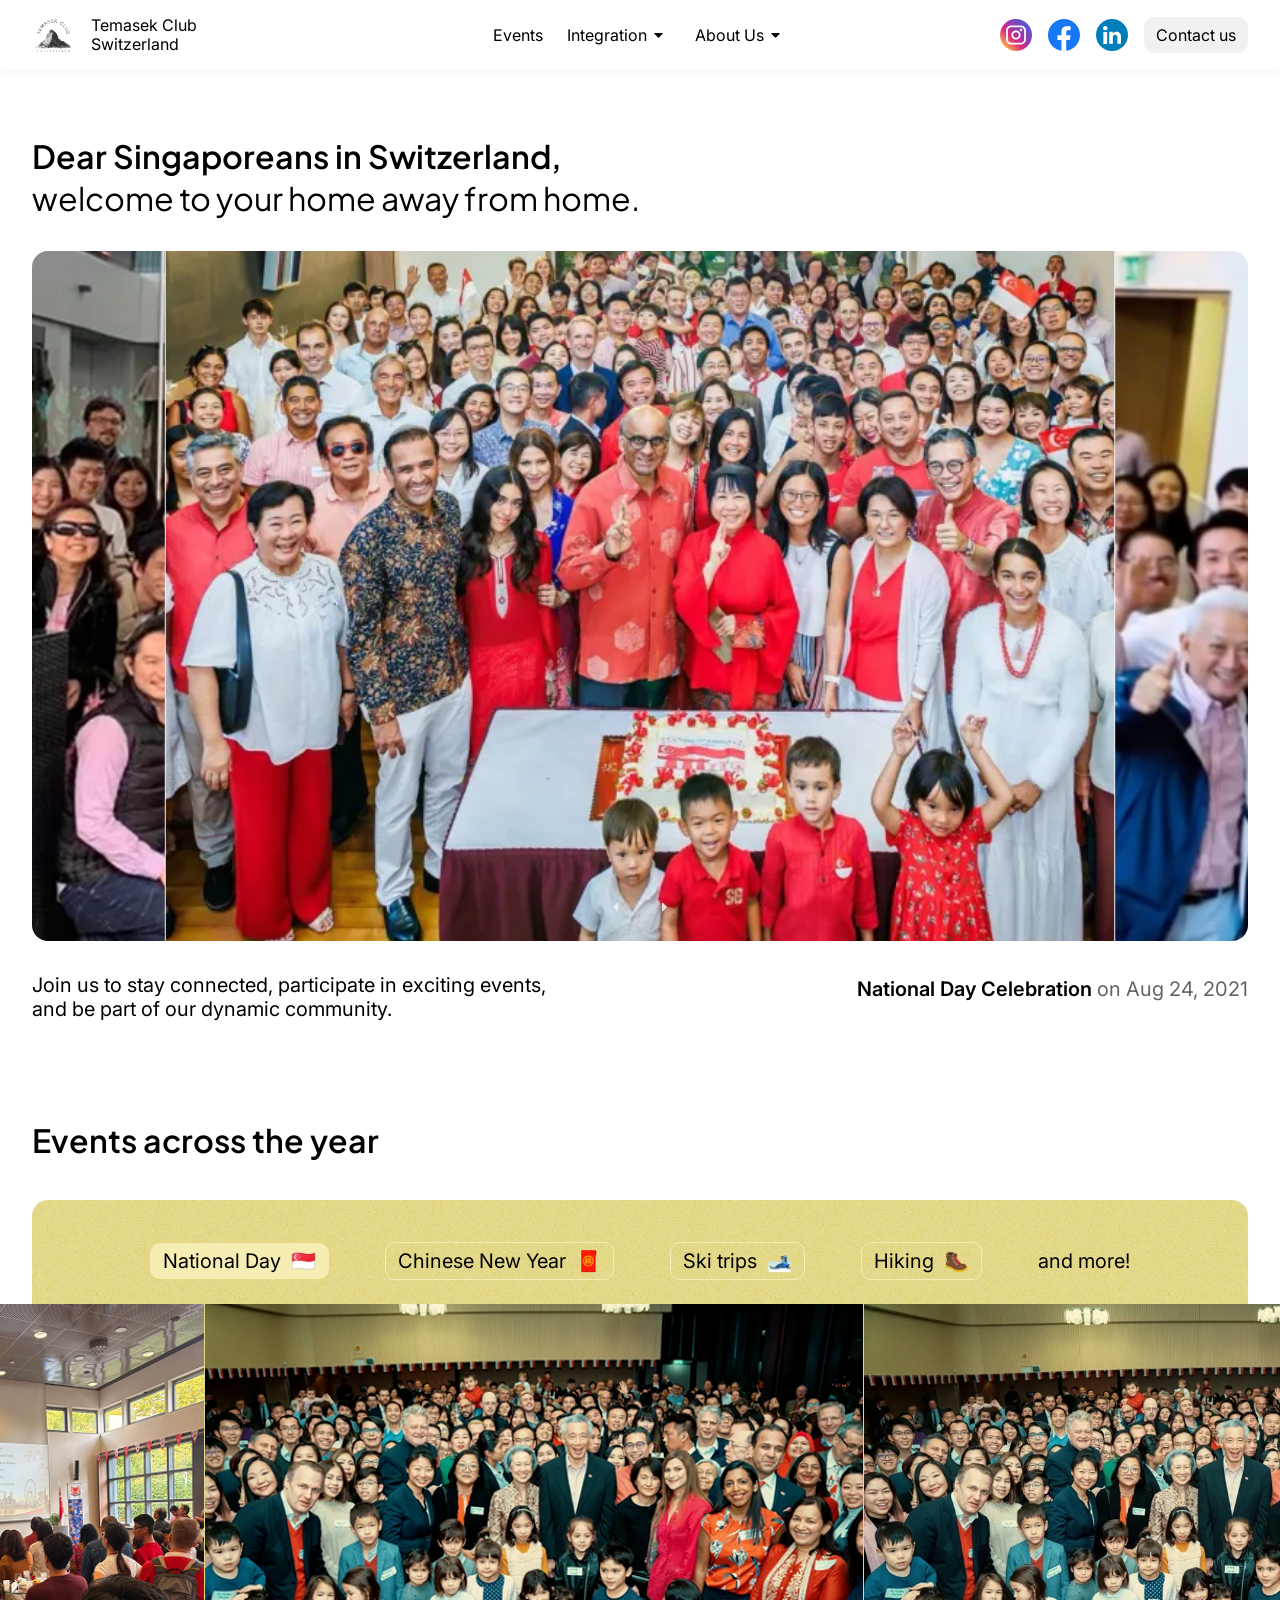
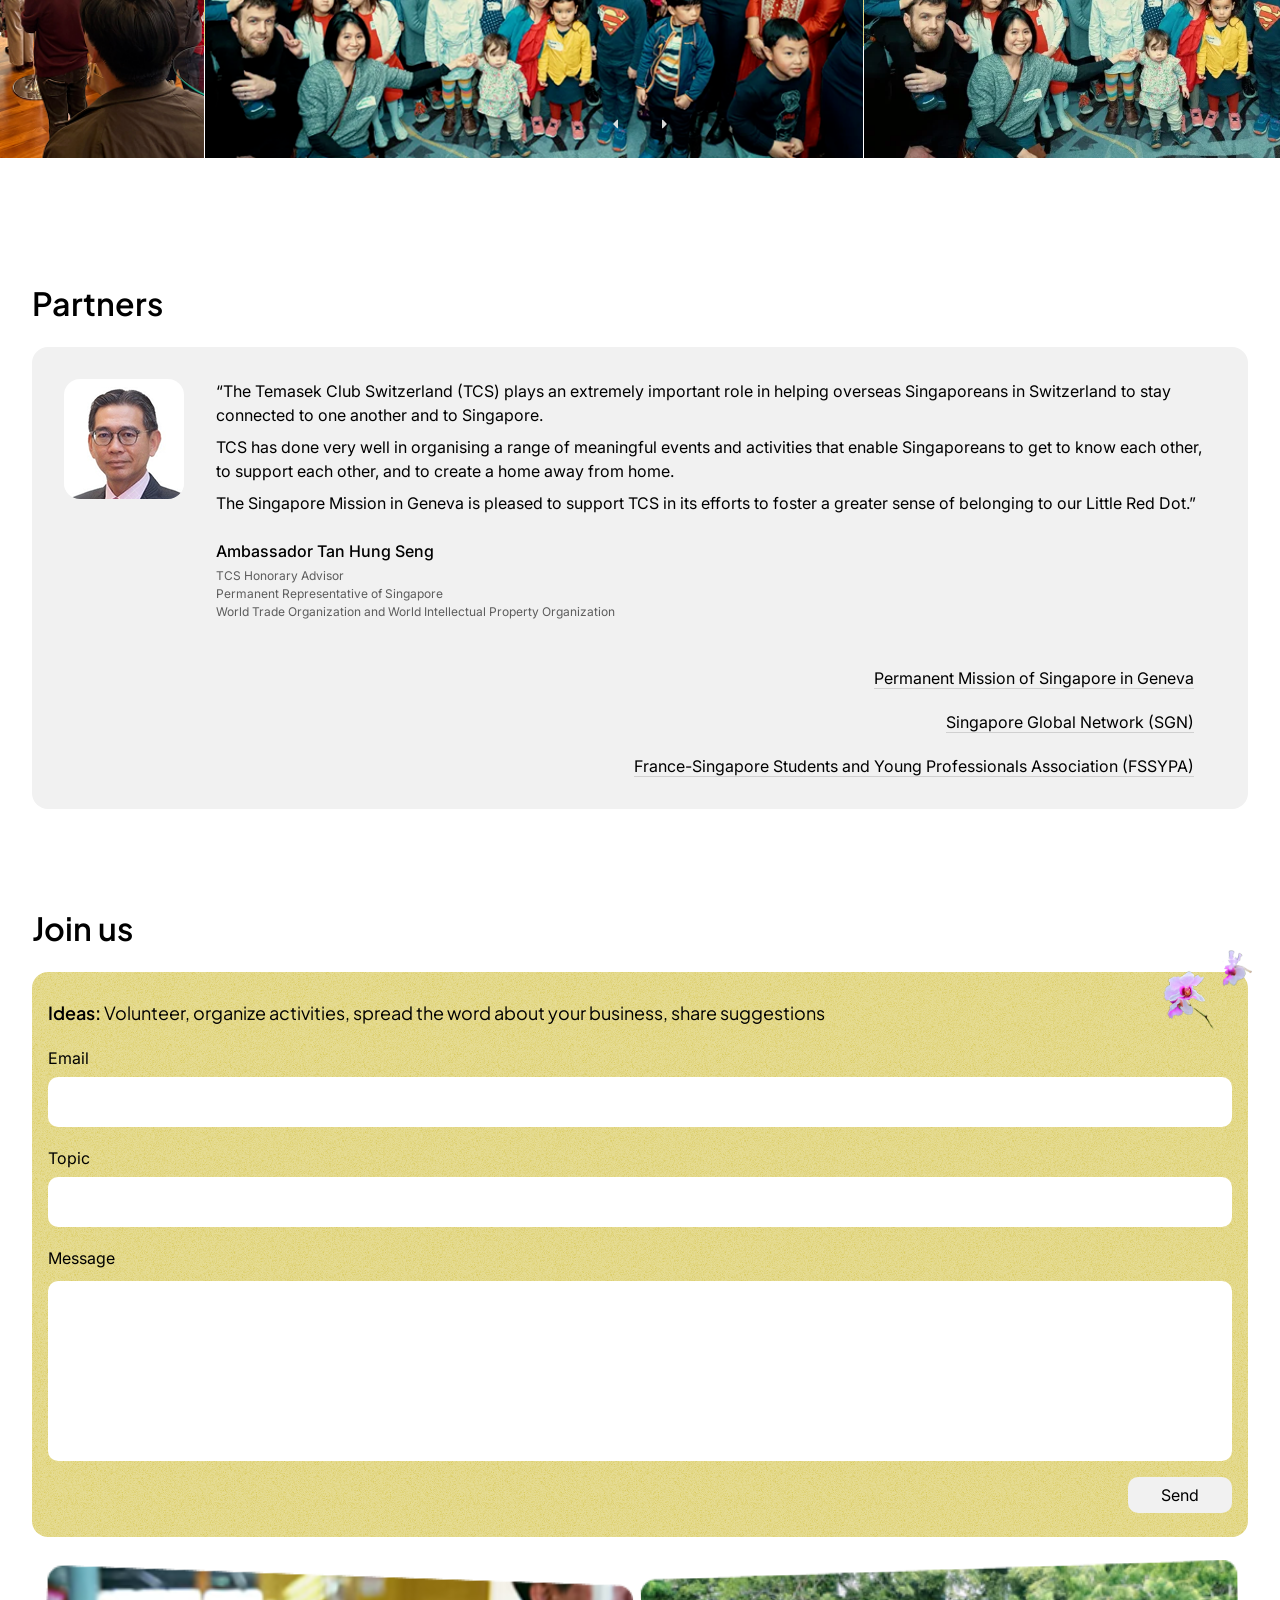
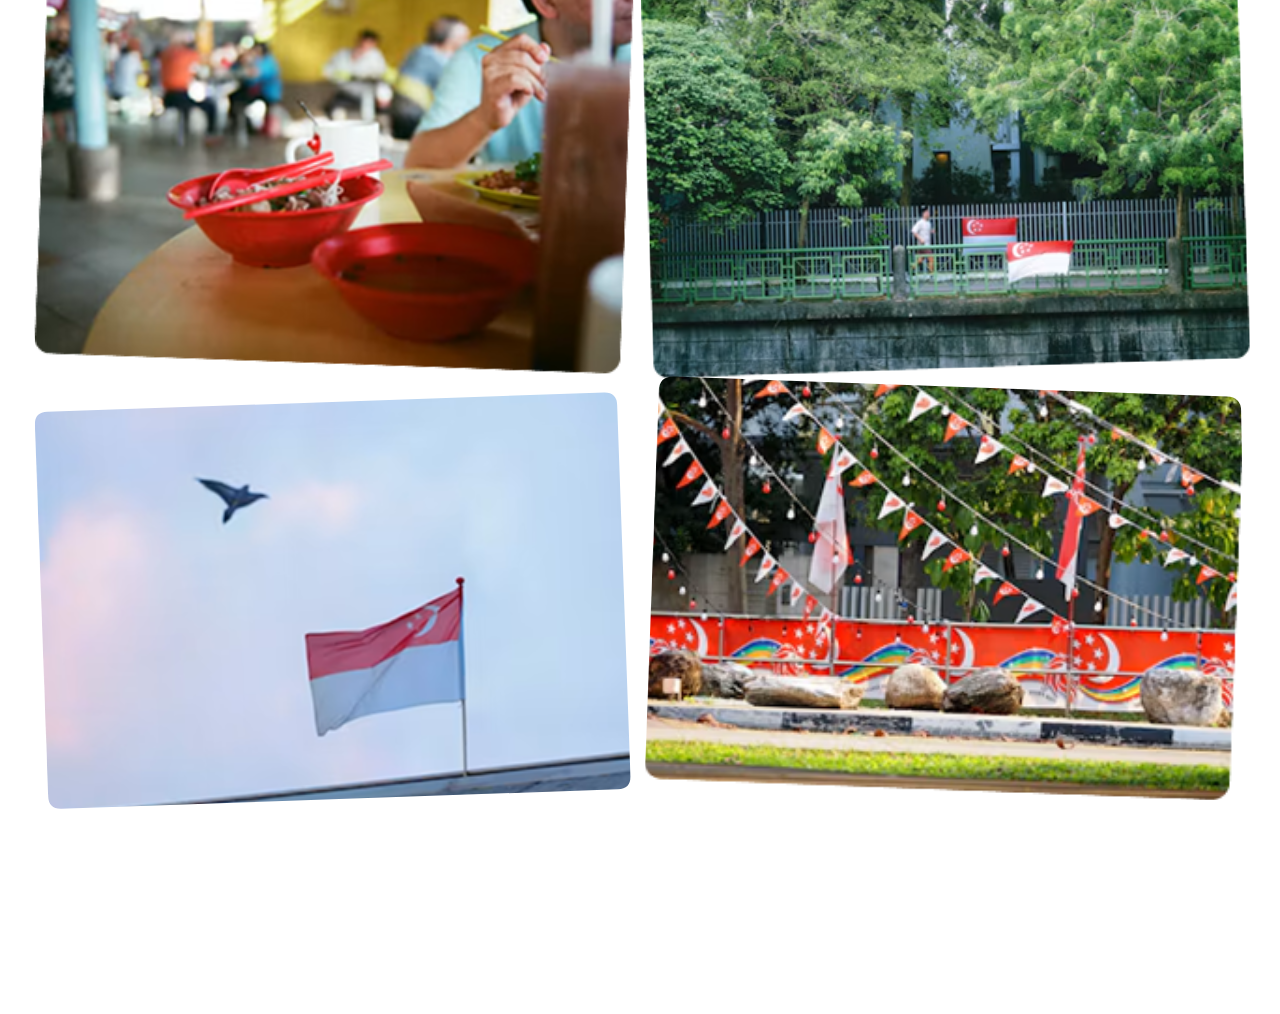
==== commit bb32b937: "Add files via upload" ====
--- a/index.html
+++ b/index.html
@@ -9,9 +9,9 @@
   <link rel="preconnect" href="https://fonts.googleapis.com">
   <link rel="preconnect" href="https://fonts.gstatic.com" crossorigin>
   <link href="https://fonts.googleapis.com/css2?family=Inter:wght@400;500;600&family=Plus+Jakarta+Sans:wght@400;500;600&display=swap" rel="stylesheet">
-  <script src="config.js?v=20261193"></script>
-  <script src="content-loader.js?v=20261193"></script>
-  <link rel="stylesheet" href="styles.css?v=20261193">
+  <script src="config.js?v=20261199"></script>
+  <script src="content-loader.js?v=20261199"></script>
+  <link rel="stylesheet" href="styles.css?v=20261199">
 </head>
 <body data-page="home">
   <div class="page">
@@ -195,6 +195,10 @@
               <span>Email</span>
               <input type="email" name="email" required>
             </label>
+            <label class="field">
+              <span>Topic</span>
+              <input type="text" name="topic" maxlength="120" autocomplete="off" required>
+            </label>
             <label class="field field--message">
               <span>Message</span>
               <textarea name="message" required></textarea>
@@ -209,13 +213,13 @@
     </section>
 
   </div>
-  <script src="carousel.js?v=20261193"></script>
-  <script src="hero-caption.js?v=20261193"></script>
-  <script src="nav.js?v=20261193"></script>
-  <script src="button-wave.js?v=20261193"></script>
-  <script src="events-scroll.js?v=20261193"></script>
-  <script src="events-tabs.js?v=20261193"></script>
-  <script src="form.js?v=20261193"></script>
-  <script src="content-render.js?v=20261193"></script>
+  <script src="carousel.js?v=20261199"></script>
+  <script src="hero-caption.js?v=20261199"></script>
+  <script src="nav.js?v=20261199"></script>
+  <script src="button-wave.js?v=20261199"></script>
+  <script src="events-scroll.js?v=20261199"></script>
+  <script src="events-tabs.js?v=20261199"></script>
+  <script src="form.js?v=20261199"></script>
+  <script src="content-render.js?v=20261199"></script>
 </body>
 </html>
--- a/styles.css
+++ b/styles.css
@@ -617,7 +617,7 @@
   padding: 12px 16px;
 }
 .field input { height: 50px; }
-.field textarea { height: 259px; resize: none; }
+.field textarea { height: 159px; resize: none; }   /* 259px before the Topic field was added: the card keeps its size */
 /* focused field: the border sits right on the field's edge, in the same light yellow as the inactive event chips */
 .field input:focus,
 .field textarea:focus,
@@ -1599,3 +1599,18 @@
 }
 @keyframes page-spin { to { transform: rotate(360deg); } }
 @keyframes page-pulse { 0%, 100% { opacity: 0.25; } 50% { opacity: 1; } }
+
+/* after a message is sent the button says "Sent!" for a few seconds, in the pale yellow of the site's chips */
+.join__send--sent, .join__send--sent:disabled { background: var(--color-yellow-light); color: var(--color-text); opacity: 1; cursor: default; }
+.join__send { white-space: nowrap; }
+
+/* a hidden (screen-reader only) status line must not take part in the form's layout, or the card would grow when it is added */
+.join__panel > .sr-only { position: absolute; left: 0; top: 0; }
+
+/* "Sending…" / "Sent!" / "Send": the colour eases over, and the words appear letter by letter from left to right */
+.join__send { transition: background-color 0.9s ease, color 0.9s ease; }
+.join__send--sent { transition-duration: 0.5s; }                  /* turning yellow is a little quicker than easing back to grey */
+.join__send-words { display: inline-flex; }
+.join__send-char { display: inline-block; white-space: pre; animation: send-char-in 0.4s ease-out var(--d, 0ms) both; }
+@keyframes send-char-in { from { opacity: 0; } to { opacity: 1; } }
+@media (prefers-reduced-motion: reduce) { .join__send { transition: none; } .join__send-char { animation: none; } }
